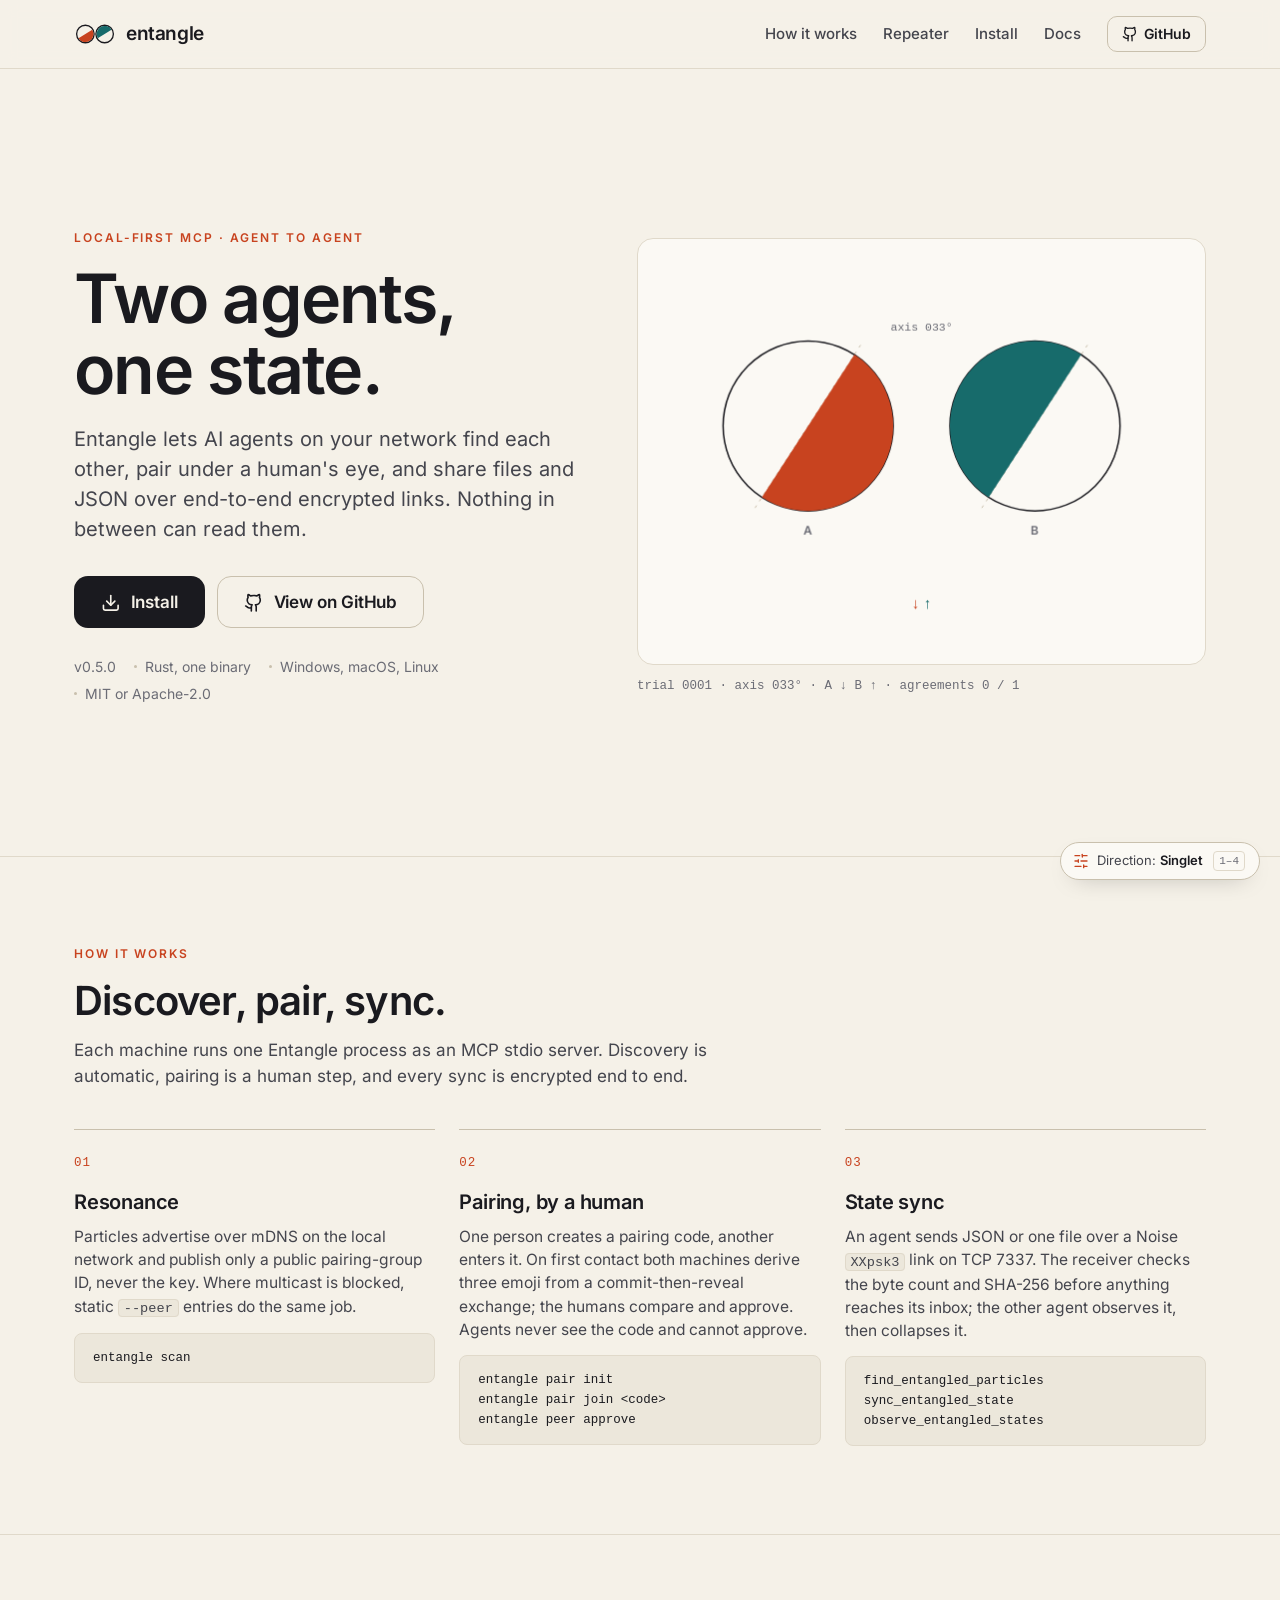
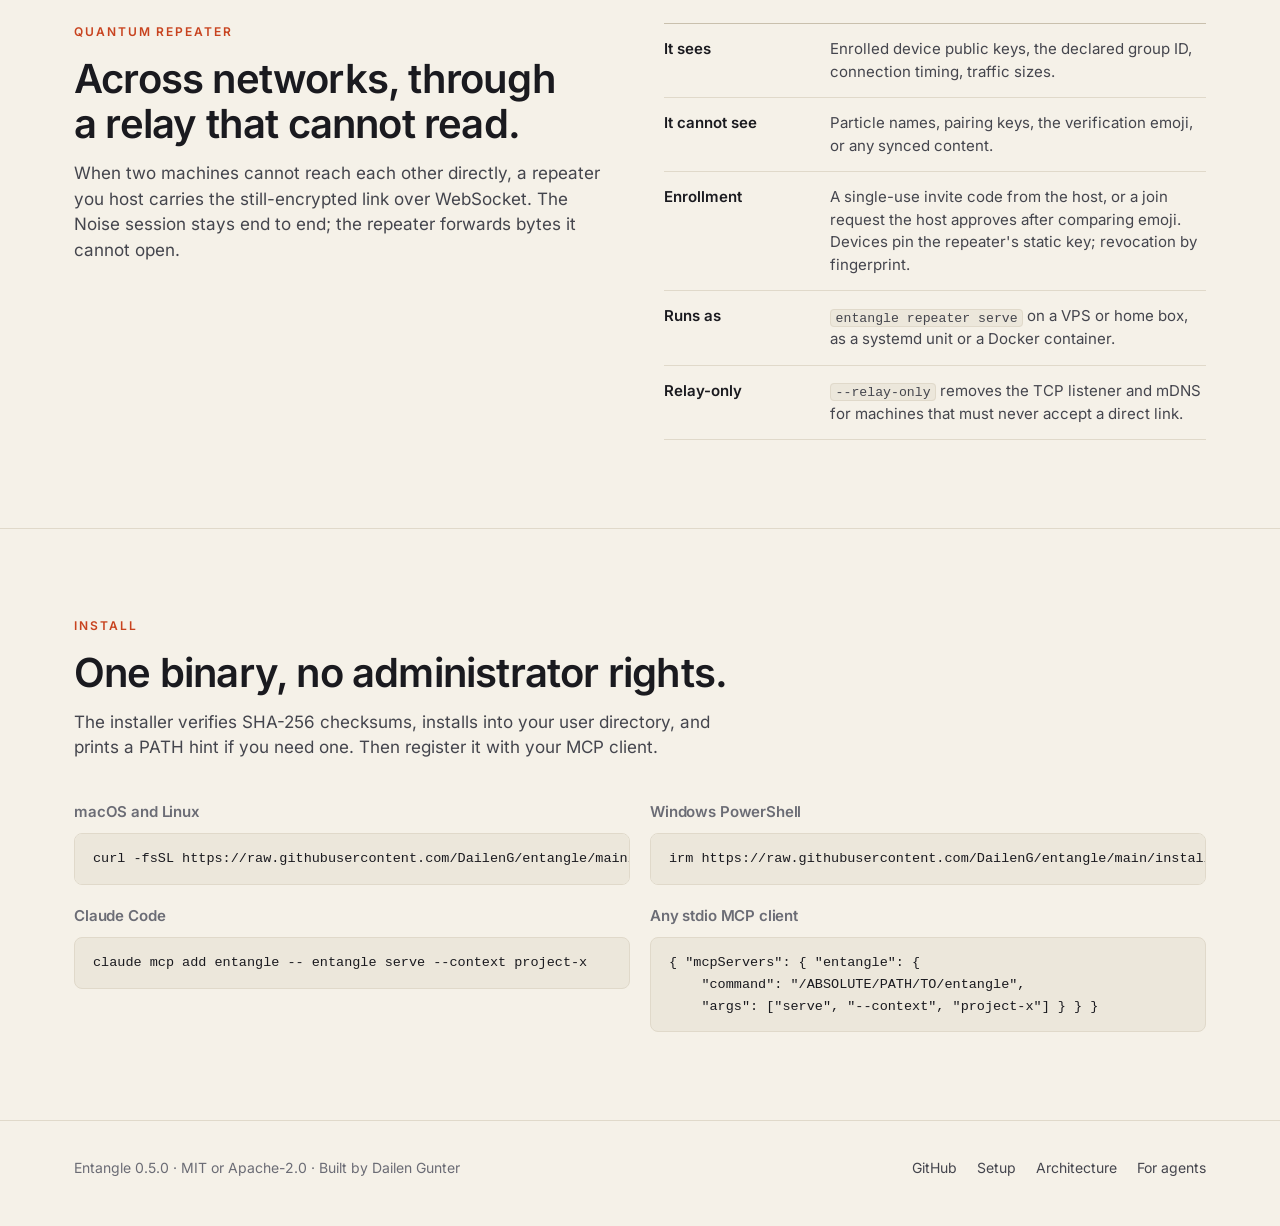
==== site/index.html @ 956e8e8e "site: four switchable brand directions (phase 1) Co-Authored-By: Dailen Gunter <daileng@gmail.com>" ====
<!doctype html>
<html lang="en" data-direction="singlet">
<head>
<meta charset="utf-8">
<meta name="viewport" content="width=device-width, initial-scale=1">
<title>Entangle: encrypted state sync between AI agents</title>
<meta name="description" content="Entangle is an open-source Rust MCP server. AI agents on your network find each other over mDNS, a human approves each pairing with a three-emoji check, and files and JSON move over end-to-end Noise-encrypted links, directly or through a self-hosted Quantum Repeater.">
<meta name="color-scheme" content="light dark">
<link rel="preload" href="assets/fonts/inter-latin.woff2" as="font" type="font/woff2" crossorigin>
<link rel="stylesheet" href="styles.css">
</head>
<body>
<!-- Lucide icons (lucide-static 0.469.0, ISC; assets/icons/Lucide-LICENSE.txt), inlined so the page makes no request for them. -->
<svg class="sprite" aria-hidden="true" focusable="false">
  <symbol id="i-github" viewBox="0 0 24 24"><path d="M15 22v-4a4.8 4.8 0 0 0-1-3.5c3 0 6-2 6-5.5.08-1.25-.27-2.48-1-3.5.28-1.15.28-2.35 0-3.5 0 0-1 0-3 1.5-2.64-.5-5.36-.5-8 0C6 2 5 2 5 2c-.3 1.15-.3 2.35 0 3.5A5.403 5.403 0 0 0 4 9c0 3.5 3 5.5 6 5.5-.39.49-.68 1.05-.85 1.65-.17.6-.22 1.23-.15 1.85v4"/><path d="M9 18c-4.51 2-5-2-7-2"/></symbol>
  <symbol id="i-arrow-right" viewBox="0 0 24 24"><path d="M5 12h14"/><path d="m12 5 7 7-7 7"/></symbol>
  <symbol id="i-download" viewBox="0 0 24 24"><path d="M21 15v4a2 2 0 0 1-2 2H5a2 2 0 0 1-2-2v-4"/><polyline points="7 10 12 15 17 10"/><line x1="12" x2="12" y1="15" y2="3"/></symbol>
  <symbol id="i-sliders" viewBox="0 0 24 24"><line x1="21" x2="14" y1="4" y2="4"/><line x1="10" x2="3" y1="4" y2="4"/><line x1="21" x2="12" y1="12" y2="12"/><line x1="8" x2="3" y1="12" y2="12"/><line x1="21" x2="16" y1="20" y2="20"/><line x1="12" x2="3" y1="20" y2="20"/><line x1="14" x2="14" y1="2" y2="6"/><line x1="8" x2="8" y1="10" y2="14"/><line x1="16" x2="16" y1="18" y2="22"/></symbol>
  <symbol id="i-x" viewBox="0 0 24 24"><path d="M18 6 6 18"/><path d="m6 6 12 12"/></symbol>
</svg>

<a class="skip-link" href="#main">Skip to content</a>

<header class="site-header">
  <div class="wrap">
    <a class="brand" href="#top" aria-label="Entangle, back to top">
      <svg class="brand-mark" viewBox="0 0 48 32" aria-hidden="true" focusable="false"></svg>
      <span class="wordmark">entangle</span>
    </a>
    <nav class="main-nav" aria-label="Primary">
      <a href="#how">How it works</a>
      <a href="#repeater">Repeater</a>
      <a href="#install">Install</a>
      <a href="https://github.com/DailenG/entangle/blob/main/docs/SETUP.md">Docs</a>
      <a class="btn btn-secondary btn-sm" href="https://github.com/DailenG/entangle"><svg class="icon" aria-hidden="true"><use href="#i-github"/></svg>GitHub</a>
    </nav>
  </div>
</header>

<main id="main">
  <section class="hero" id="top">
    <div class="wrap hero-inner">
      <div class="hero-copy">
        <span class="eyebrow" data-copy="eyebrow">Local-first MCP · Agent to agent</span>
        <h1 class="hero-title" data-copy="title">Two agents, one state.</h1>
        <p class="hero-lead" data-copy="lead">Entangle lets AI agents on your network find each other, pair under a human's eye, and share files and JSON over end-to-end encrypted links. Nothing in between can read them.</p>
        <div class="hero-actions">
          <a class="btn btn-primary btn-lg" href="#install"><svg class="icon" aria-hidden="true"><use href="#i-download"/></svg>Install</a>
          <a class="btn btn-secondary btn-lg" href="https://github.com/DailenG/entangle"><svg class="icon" aria-hidden="true"><use href="#i-github"/></svg>View on GitHub</a>
        </div>
        <ul class="hero-facts">
          <li>v0.5.0</li>
          <li>Rust, one binary</li>
          <li>Windows, macOS, Linux</li>
          <li>MIT or Apache-2.0</li>
        </ul>
      </div>
      <div class="hero-visual">
        <figure class="hero-figure">
          <canvas class="hero-canvas" id="hero-canvas" width="800" height="600" aria-label="Animated diagram for the selected brand direction" role="img"></canvas>
          <figcaption class="hero-caption" id="hero-caption" aria-live="off"></figcaption>
        </figure>
      </div>
    </div>
  </section>

  <section id="how">
    <div class="wrap">
      <div class="section-head">
        <span class="eyebrow">How it works</span>
        <h2>Discover, pair, sync.</h2>
        <p>Each machine runs one Entangle process as an MCP stdio server. Discovery is automatic, pairing is a human step, and every sync is encrypted end to end.</p>
      </div>
      <ol class="steps">
        <li>
          <h3>Resonance</h3>
          <p>Particles advertise over mDNS on the local network and publish only a public pairing-group ID, never the key. Where multicast is blocked, static <code>--peer</code> entries do the same job.</p>
          <pre>entangle scan</pre>
        </li>
        <li>
          <h3>Pairing, by a human</h3>
          <p>One person creates a pairing code, another enters it. On first contact both machines derive three emoji from a commit-then-reveal exchange; the humans compare and approve. Agents never see the code and cannot approve.</p>
          <pre>entangle pair init
entangle pair join &lt;code&gt;
entangle peer approve</pre>
        </li>
        <li>
          <h3>State sync</h3>
          <p>An agent sends JSON or one file over a Noise <code>XXpsk3</code> link on TCP 7337. The receiver checks the byte count and SHA-256 before anything reaches its inbox; the other agent observes it, then collapses it.</p>
          <pre>find_entangled_particles
sync_entangled_state
observe_entangled_states</pre>
        </li>
      </ol>
    </div>
  </section>

  <section id="repeater">
    <div class="wrap split">
      <div class="section-head">
        <span class="eyebrow">Quantum Repeater</span>
        <h2>Across networks, through a relay that cannot read.</h2>
        <p>When two machines cannot reach each other directly, a repeater you host carries the still-encrypted link over WebSocket. The Noise session stays end to end; the repeater forwards bytes it cannot open.</p>
      </div>
      <ul class="facts">
        <li><strong>It sees</strong><span>Enrolled device public keys, the declared group ID, connection timing, traffic sizes.</span></li>
        <li><strong>It cannot see</strong><span>Particle names, pairing keys, the verification emoji, or any synced content.</span></li>
        <li><strong>Enrollment</strong><span>A single-use invite code from the host, or a join request the host approves after comparing emoji. Devices pin the repeater's static key; revocation by fingerprint.</span></li>
        <li><strong>Runs as</strong><span><code>entangle repeater serve</code> on a VPS or home box, as a systemd unit or a Docker container.</span></li>
        <li><strong>Relay-only</strong><span><code>--relay-only</code> removes the TCP listener and mDNS for machines that must never accept a direct link.</span></li>
      </ul>
    </div>
  </section>

  <section id="install">
    <div class="wrap">
      <div class="section-head">
        <span class="eyebrow">Install</span>
        <h2>One binary, no administrator rights.</h2>
        <p>The installer verifies SHA-256 checksums, installs into your user directory, and prints a PATH hint if you need one. Then register it with your MCP client.</p>
      </div>
      <div class="install-grid">
        <div><h3>macOS and Linux</h3><pre>curl -fsSL https://raw.githubusercontent.com/DailenG/entangle/main/install.sh | sh</pre></div>
        <div><h3>Windows PowerShell</h3><pre>irm https://raw.githubusercontent.com/DailenG/entangle/main/install.ps1 | iex</pre></div>
        <div><h3>Claude Code</h3><pre>claude mcp add entangle -- entangle serve --context project-x</pre></div>
        <div><h3>Any stdio MCP client</h3><pre>{ "mcpServers": { "entangle": {
    "command": "/ABSOLUTE/PATH/TO/entangle",
    "args": ["serve", "--context", "project-x"] } } }</pre></div>
      </div>
    </div>
  </section>
</main>

<footer class="site-footer">
  <div class="wrap">
    <span>Entangle 0.5.0 · MIT or Apache-2.0 · Built by Dailen Gunter</span>
    <nav aria-label="Footer">
      <a href="https://github.com/DailenG/entangle">GitHub</a>
      <a href="https://github.com/DailenG/entangle/blob/main/docs/SETUP.md">Setup</a>
      <a href="https://github.com/DailenG/entangle/blob/main/docs/ARCHITECTURE.md">Architecture</a>
      <a href="https://github.com/DailenG/entangle/blob/main/docs/AGENT_SETUP.md">For agents</a>
    </nav>
  </div>
</footer>

<script src="directions.js" defer></script>
</body>
</html>
---- site/styles.css ----
/* Entangle website, Phase 1: four brand directions on one page. Typography, spacing, radii and
   icon rules follow the tachyon design system (DailenG/tachyon, docs/design/system/); the
   palettes and marks are Entangle's own and switch with html[data-direction]. No gradients, no
   glows, no third-party requests. */

@font-face {
  font-family: "Inter";
  font-style: normal;
  font-weight: 400 700;
  font-display: swap;
  src: url("assets/fonts/inter-latin.woff2") format("woff2");
  unicode-range: U+0000-00FF, U+0131, U+0152-0153, U+02BB-02BC, U+02C6, U+02DA, U+02DC, U+0304,
    U+0308, U+0329, U+2000-206F, U+20AC, U+2122, U+2191, U+2193, U+2212, U+2215, U+FEFF, U+FFFD;
}

:root {
  --font-sans: "Inter", ui-sans-serif, system-ui, -apple-system, "Segoe UI", sans-serif;
  --font-mono: ui-monospace, SFMono-Regular, "SF Mono", Menlo, Consolas, "Liberation Mono", monospace;
  --container: 1180px;
  --radius-sm: 8px;
  --radius-md: 12px;
  --radius-lg: 16px;
  --ease-out: cubic-bezier(0.16, 1, 0.3, 1);
  --dur-fast: 120ms;
  --dur-base: 180ms;
  --header-h: 68px;
}

/* 1. Singlet: warm paper, ink, and the two anti-correlated outcomes as complementary hues. */
[data-direction="singlet"] {
  color-scheme: light;
  --bg: #f5f1e8;
  --surface: #fbf9f4;
  --sunken: #ece7db;
  --line: #e0d9ca;
  --line-strong: #c9c0ad;
  --ink: #1a1a1f;
  --body: #44454d;
  --muted: #6b6c75;
  --a: #c8431f;
  --b: #176b6b;
  --link: #176b6b;
  --btn-bg: #1a1a1f;
  --btn-fg: #f5f1e8;
  --header-bg: rgba(245, 241, 232, 0.9);
  --selection: rgba(23, 107, 107, 0.2);
  --eyebrow: #c8431f;
}

/* 2. Spacelike: an instrument on a dark bench, warm white and one amber trace. */
[data-direction="spacelike"] {
  color-scheme: dark;
  --bg: #0f1115;
  --surface: #15181d;
  --sunken: #1b1f26;
  --line: #262b33;
  --line-strong: #39404a;
  --ink: #ecebe6;
  --body: #b4b6bc;
  --muted: #868a93;
  --a: #f0b23a;
  --b: #f0b23a;
  --link: #f0b23a;
  --btn-bg: #f0b23a;
  --btn-fg: #0f1115;
  --header-bg: rgba(15, 17, 21, 0.86);
  --selection: rgba(240, 178, 58, 0.3);
  --eyebrow: #f0b23a;
}

/* 3. Swap: a lecture-hall chalkboard, chalk text, copper for the entangled pair. */
[data-direction="swap"] {
  color-scheme: dark;
  --bg: #1f2b27;
  --surface: #243330;
  --sunken: #1a2522;
  --line: #34443e;
  --line-strong: #4a5c55;
  --ink: #efebe0;
  --body: #c7c3b7;
  --muted: #9a988d;
  --a: #d7935b;
  --b: #8fb8c9;
  --link: #d7935b;
  --btn-bg: #efebe0;
  --btn-fg: #1f2b27;
  --header-bg: rgba(31, 43, 39, 0.88);
  --selection: rgba(215, 147, 91, 0.3);
  --eyebrow: #d7935b;
}

/* 4. Bound: a lab notebook plot, cool white, graphite, one green trace. */
[data-direction="bound"] {
  color-scheme: light;
  --bg: #f2f5f6;
  --surface: #ffffff;
  --sunken: #e8edef;
  --line: #d9e0e3;
  --line-strong: #b9c4c9;
  --ink: #0f1b1e;
  --body: #3c4a4f;
  --muted: #627179;
  --a: #0f7a5a;
  --b: #9aa7ac;
  --link: #0f7a5a;
  --btn-bg: #0f7a5a;
  --btn-fg: #ffffff;
  --header-bg: rgba(242, 245, 246, 0.9);
  --selection: rgba(15, 122, 90, 0.2);
  --eyebrow: #0f7a5a;
}

/* Base */
*, *::before, *::after { box-sizing: border-box; }
html { scroll-behavior: smooth; scroll-padding-top: 84px; }
body {
  margin: 0;
  background: var(--bg);
  color: var(--ink);
  font-family: var(--font-sans);
  font-size: 16px;
  line-height: 1.5;
  -webkit-font-smoothing: antialiased;
  transition: background var(--dur-base), color var(--dur-base);
}
h1, h2, h3 { color: var(--ink); font-weight: 600; letter-spacing: -0.01em; text-wrap: balance; margin: 0; }
p { text-wrap: pretty; margin: 0; }
a { color: var(--link); text-decoration-thickness: 1.5px; text-underline-offset: 2px; }
a:hover { color: var(--ink); }
::selection { background: var(--selection); }
:focus-visible { outline: 2px solid var(--a); outline-offset: 2px; }
img { max-width: 100%; height: auto; }
code {
  font-family: var(--font-mono);
  font-size: 0.88em;
  background: var(--sunken);
  border: 1px solid var(--line);
  border-radius: 4px;
  padding: 0.05em 0.35em;
}
pre {
  margin: 0;
  padding: 14px 18px;
  font-family: var(--font-mono);
  font-size: 13.5px;
  line-height: 1.6;
  color: var(--ink);
  background: var(--sunken);
  border: 1px solid var(--line);
  border-radius: var(--radius-sm);
  overflow-x: auto;
}
.sprite { display: none; }
.icon {
  width: 1.15em; height: 1.15em; flex: none;
  fill: none; stroke: currentColor; stroke-width: 2; stroke-linecap: round; stroke-linejoin: round;
}
.wrap { max-width: var(--container); margin: 0 auto; padding: 0 24px; }
.skip-link {
  position: absolute; left: 1rem; top: -4rem; padding: 0.6rem 1rem; z-index: 100;
  background: var(--surface); color: var(--ink); border: 1px solid var(--line-strong);
  border-radius: var(--radius-sm); font-weight: 600;
}
.skip-link:focus { top: 1rem; }
.mono { font-family: var(--font-mono); font-size: 13px; letter-spacing: 0; }

/* Buttons (tachyon Button sizes; solid colors only) */
.btn {
  display: inline-flex; align-items: center; justify-content: center; gap: 8px;
  height: 44px; padding: 0 20px; border-radius: var(--radius-md);
  border: 1px solid transparent; font: 600 16px/1 var(--font-sans); letter-spacing: -0.005em;
  text-decoration: none; white-space: nowrap; cursor: pointer;
  transition: background var(--dur-fast) var(--ease-out), border-color var(--dur-fast), color var(--dur-fast),
    transform var(--dur-fast) var(--ease-out);
}
.btn-sm { height: 36px; padding: 0 14px; border-radius: 10px; font-size: 14px; gap: 6px; }
.btn-lg { height: 52px; padding: 0 26px; border-radius: 14px; font-size: 17px; gap: 10px; }
.btn-primary { background: var(--btn-bg); color: var(--btn-fg); }
.btn-primary:hover { color: var(--btn-fg); transform: translateY(-1px); }
.btn-primary:active { transform: none; }
.btn-secondary { background: transparent; color: var(--ink); border-color: var(--line-strong); }
.btn-secondary:hover { color: var(--ink); border-color: var(--ink); }

/* Header: the one translucent surface */
.site-header {
  position: sticky; top: 0; z-index: 20;
  background: var(--header-bg);
  border-bottom: 1px solid var(--line);
  -webkit-backdrop-filter: saturate(1.2) blur(8px); backdrop-filter: saturate(1.2) blur(8px);
}
.site-header .wrap { height: var(--header-h); display: flex; align-items: center; justify-content: space-between; gap: 16px; }
.brand { display: flex; align-items: center; gap: 10px; color: var(--ink); text-decoration: none; }
.brand svg { width: 42px; height: 28px; display: block; }
.brand .wordmark { font-size: 19px; font-weight: 600; letter-spacing: -0.02em; }
.main-nav { display: flex; align-items: center; gap: 26px; }
.main-nav a:not(.btn) { font-size: 15px; font-weight: 500; color: var(--body); text-decoration: none; }
.main-nav a:not(.btn):hover { color: var(--ink); }
@media (max-width: 760px) { .main-nav a:not(.btn) { display: none; } }

/* Eyebrow: 12px 600 uppercase +16% (design system) */
.eyebrow {
  display: block; font-size: 12px; font-weight: 600; letter-spacing: 0.16em; text-transform: uppercase;
  color: var(--eyebrow); margin-bottom: 16px;
}

/* Hero: a generic copy block and a visual block; each direction lays them out differently. */
.hero { position: relative; overflow: hidden; border-bottom: 1px solid var(--line); }
.hero-inner { position: relative; display: grid; gap: 48px; padding-top: 72px; padding-bottom: 64px; }
.hero-title { font-size: clamp(42px, 5.4vw, 68px); line-height: 1.04; letter-spacing: -0.025em; margin: 0 0 20px; }
.hero-lead { font-size: 20px; line-height: 1.5; color: var(--body); max-width: 56ch; margin: 0 0 32px; }
.hero-actions { display: flex; flex-wrap: wrap; gap: 12px; margin-bottom: 28px; }
.hero-facts { display: flex; flex-wrap: wrap; gap: 6px 18px; padding: 0; margin: 0; list-style: none; color: var(--muted); font-size: 14px; }
.hero-facts li { display: inline-flex; align-items: center; gap: 8px; }
.hero-facts li + li::before { content: ""; width: 3px; height: 3px; border-radius: 50%; background: var(--line-strong); }
.hero-visual { position: relative; min-width: 0; }
.hero-figure { position: relative; margin: 0; }
.hero-canvas { display: block; width: 100%; height: auto; aspect-ratio: 4 / 3; border-radius: var(--radius-lg); touch-action: manipulation; }
.hero-caption {
  margin: 12px 0 0; font-family: var(--font-mono); font-size: 12.5px; color: var(--muted);
  font-variant-numeric: tabular-nums; min-height: 1.5em; white-space: nowrap; overflow: hidden; text-overflow: ellipsis;
}
.hero-figure[role="button"] { cursor: pointer; }

/* Singlet: two columns, visual framed like a lab card */
[data-direction="singlet"] .hero-inner { grid-template-columns: minmax(0, 0.95fr) minmax(0, 1.05fr); align-items: center; }
[data-direction="singlet"] .hero-canvas { background: var(--surface); border: 1px solid var(--line); }

/* Spacelike: the diagram fills the hero; copy sits centered on top of it */
[data-direction="spacelike"] .hero { min-height: calc(100svh - var(--header-h)); display: grid; align-items: center; }
[data-direction="spacelike"] .hero-inner { position: static; grid-template-columns: 1fr; justify-items: center; text-align: center; padding-top: 48px; padding-bottom: 48px; }
[data-direction="spacelike"] .hero-copy { max-width: 760px; position: relative; z-index: 1; }
[data-direction="spacelike"] .hero-lead { margin-left: auto; margin-right: auto; }
[data-direction="spacelike"] .hero-actions, [data-direction="spacelike"] .hero-facts { justify-content: center; }
[data-direction="spacelike"] .hero-visual { position: absolute; inset: 0; z-index: 0; }
[data-direction="spacelike"] .hero-figure { position: absolute; inset: 0; }
[data-direction="spacelike"] .hero-canvas { position: absolute; inset: 0; width: 100%; height: 100%; aspect-ratio: auto; border-radius: 0; }
[data-direction="spacelike"] .hero-caption { position: absolute; left: 24px; bottom: 18px; margin: 0; z-index: 1; max-width: calc(100% - 48px); }

/* Swap: centered copy, then a wide chalk band */
[data-direction="swap"] .hero-inner { grid-template-columns: 1fr; justify-items: center; text-align: center; gap: 20px; padding-top: 56px; padding-bottom: 40px; }
[data-direction="swap"] .hero-copy { max-width: 720px; }
[data-direction="swap"] .hero-lead { margin-left: auto; margin-right: auto; }
[data-direction="swap"] .hero-actions, [data-direction="swap"] .hero-facts { justify-content: center; }
[data-direction="swap"] .hero-visual { width: 100%; }
[data-direction="swap"] .hero-canvas { aspect-ratio: 21 / 6; border-radius: 0; }
[data-direction="swap"] .hero-caption { text-align: center; }

/* Bound: the plot takes the wider column */
[data-direction="bound"] .hero-inner { grid-template-columns: minmax(0, 0.85fr) minmax(0, 1.15fr); align-items: center; }
[data-direction="bound"] .hero-canvas { aspect-ratio: 16 / 11; background: var(--surface); border: 1px solid var(--line); }

@media (max-width: 900px) {
  .hero-inner, [data-direction="singlet"] .hero-inner, [data-direction="bound"] .hero-inner, [data-direction="swap"] .hero-inner { grid-template-columns: 1fr; gap: 24px; padding-top: 36px; padding-bottom: 36px; }
  .hero-title { font-size: clamp(36px, 10vw, 48px); margin-bottom: 14px; }
  .hero-lead { font-size: 17px; margin-bottom: 20px; }
  .hero-actions { margin-bottom: 16px; }
  .eyebrow { margin-bottom: 12px; }
  .hero-actions .btn-lg { height: 46px; padding: 0 20px; font-size: 16px; }
  [data-direction="swap"] .hero-canvas { aspect-ratio: 4 / 3; }
  [data-direction="spacelike"] .hero { min-height: calc(100svh - var(--header-h)); }
  [data-direction="spacelike"] .hero-inner { padding-top: 56px; padding-bottom: 72px; }
  [data-direction="spacelike"] .hero-caption { bottom: 12px; font-size: 11.5px; }
}

/* Sections */
section { padding: 88px 0; border-bottom: 1px solid var(--line); }
.section-head { max-width: 680px; margin-bottom: 40px; }
.section-head h2 { font-size: clamp(30px, 3.4vw, 40px); line-height: 1.12; letter-spacing: -0.02em; margin-bottom: 14px; }
.section-head p { color: var(--body); font-size: 17px; }

.steps { display: grid; grid-template-columns: repeat(3, minmax(0, 1fr)); gap: 24px; counter-reset: step; list-style: none; margin: 0; padding: 0; }
.steps li { position: relative; padding: 24px 0 0; border-top: 1px solid var(--line-strong); }
.steps li::before {
  counter-increment: step; content: "0" counter(step);
  display: block; font-family: var(--font-mono); font-size: 12.5px; color: var(--eyebrow); letter-spacing: 0.08em; margin-bottom: 14px;
}
.steps h3 { font-size: 20px; margin-bottom: 8px; }
.steps p { color: var(--body); font-size: 15.5px; margin-bottom: 14px; }
.steps pre { font-size: 12.5px; }
@media (max-width: 900px) { .steps { grid-template-columns: 1fr; } }

.split { display: grid; grid-template-columns: minmax(0, 1fr) minmax(0, 1fr); gap: 48px; align-items: start; }
.split .section-head { margin-bottom: 0; }
.facts { list-style: none; margin: 0; padding: 0; border-top: 1px solid var(--line-strong); }
.facts li { display: grid; grid-template-columns: 150px 1fr; gap: 16px; padding: 14px 0; border-bottom: 1px solid var(--line); font-size: 15px; color: var(--body); }
.facts li strong { color: var(--ink); font-weight: 600; }
@media (max-width: 900px) { .split { grid-template-columns: 1fr; gap: 32px; } .facts li { grid-template-columns: 1fr; gap: 4px; } }

.install-grid { display: grid; grid-template-columns: repeat(2, minmax(0, 1fr)); gap: 20px; }
.install-grid > div { min-width: 0; }
.install-grid h3 { font-size: 15px; font-weight: 600; margin-bottom: 10px; color: var(--muted); }
@media (max-width: 900px) { .install-grid { grid-template-columns: 1fr; } }

.site-footer { padding: 36px 0 48px; color: var(--muted); font-size: 14px; }
.site-footer .wrap { display: flex; flex-wrap: wrap; justify-content: space-between; gap: 12px 24px; align-items: center; }
.site-footer a { color: var(--body); text-decoration: none; }
.site-footer a:hover { color: var(--ink); }
.site-footer nav { display: flex; gap: 20px; flex-wrap: wrap; }

/* Direction picker (directions.js). Desktop: a labelled pill fixed to the bottom-right corner opens a
   card above it. Narrow screens: a pill under the hero visual, or a tap on the visual, opens a bottom sheet. */
.dir-corner { position: fixed; right: 20px; bottom: 20px; z-index: 50; }
.dir-pill {
  display: inline-flex; align-items: center; gap: 8px; min-height: 38px; padding: 0 14px 0 12px;
  border: 1px solid var(--line-strong); border-radius: 999px; background: var(--surface); color: var(--body);
  font: inherit; font-size: 13px; cursor: pointer; box-shadow: 0 8px 24px -14px rgba(0, 0, 0, 0.4);
}
.dir-pill:hover { border-color: var(--ink); }
.dir-pill strong { color: var(--ink); font-weight: 600; }
.dir-pill .icon { width: 16px; height: 16px; color: var(--eyebrow); }
.dir-pill kbd { font-family: var(--font-mono); font-size: 11px; color: var(--muted); border: 1px solid var(--line); border-radius: 4px; padding: 1px 5px; margin-left: 2px; }
.dir-picker {
  display: none; position: absolute; right: 0; bottom: calc(100% + 10px); width: 300px;
  padding: 14px 16px 16px; background: var(--surface); color: var(--ink);
  border: 1px solid var(--line-strong); border-radius: var(--radius-md);
  box-shadow: 0 12px 32px -16px rgba(0, 0, 0, 0.35);
  font-size: 13px;
}
.dir-picker.is-open { display: block; }
.dir-picker-head { display: flex; align-items: center; justify-content: space-between; gap: 8px; margin-bottom: 2px; }
.dir-picker h2 { font-size: 12px; font-weight: 600; letter-spacing: 0.16em; text-transform: uppercase; color: var(--eyebrow); margin: 0; }
.dir-picker-sub { color: var(--muted); margin: 0 0 10px; font-size: 12.5px; }
.dir-picker-close { display: inline-grid; place-items: center; width: 32px; height: 32px; margin: -6px -8px -6px 0; border: 0; border-radius: 999px; background: none; font: inherit; color: var(--muted); cursor: pointer; }
.dir-picker-close:hover { color: var(--ink); background: var(--sunken); }
.dir-picker-close .icon { width: 18px; height: 18px; }
.dir-options { display: grid; gap: 2px; }
.dir-options input, .dir-speed input { position: absolute; width: 1px; height: 1px; margin: -1px; overflow: hidden; clip: rect(0, 0, 0, 0); white-space: nowrap; border: 0; }
.dir-options label {
  display: grid; grid-template-columns: 22px 1fr; column-gap: 10px; align-items: center;
  min-height: 36px; padding: 5px 8px 5px 5px; border-radius: var(--radius-sm); color: var(--body); cursor: pointer;
}
.dir-options label:hover { background: var(--sunken); }
.dir-options label .dir-name { font-weight: 600; color: var(--ink); font-size: 13.5px; }
.dir-options label .dir-desc { grid-column: 2; color: var(--muted); font-size: 12px; line-height: 1.4; }
.dir-num {
  display: inline-grid; place-items: center; width: 22px; height: 22px; border: 1px solid var(--line-strong);
  border-radius: 999px; font-size: 12px; font-weight: 600; font-variant-numeric: tabular-nums; color: var(--ink);
}
.dir-options input:checked + label { background: var(--sunken); }
.dir-options input:checked + label .dir-num { background: var(--btn-bg); color: var(--btn-fg); border-color: transparent; }
.dir-options input:focus-visible + label { outline: 2px solid var(--a); outline-offset: 1px; }
.dir-speed { display: flex; align-items: center; gap: 4px; margin-top: 12px; padding-top: 12px; border-top: 1px solid var(--line); }
.dir-speed-label { color: var(--muted); margin-right: auto; }
.dir-speed label { padding: 5px 10px; border-radius: 999px; border: 1px solid var(--line-strong); color: var(--body); cursor: pointer; font-size: 12.5px; }
.dir-speed input:checked + label { background: var(--btn-bg); color: var(--btn-fg); border-color: transparent; }
.dir-speed input:focus-visible + label { outline: 2px solid var(--a); outline-offset: 1px; }
.dir-picker-note { margin: 10px 0 0; font-size: 12px; color: var(--muted); line-height: 1.45; }
.dir-toggle { display: none; }
.dir-backdrop { display: none; }
@media (max-width: 900px) {
  .dir-corner { position: static; }
  .dir-pill { display: none; }
  .dir-toggle {
    display: inline-flex; align-items: center; gap: 8px; margin: 14px auto 0; padding: 0 14px; min-height: 38px;
    border: 1px solid var(--line-strong); border-radius: 999px; background: var(--surface); font: inherit; font-size: 13px; color: var(--body); cursor: pointer;
  }
  .dir-toggle strong { color: var(--ink); font-weight: 600; }
  .dir-toggle .icon { width: 16px; height: 16px; color: var(--eyebrow); }
  [data-direction="spacelike"] .dir-toggle { position: absolute; right: 20px; bottom: 14px; z-index: 2; margin: 0; }
  [data-direction="spacelike"] .hero-caption { max-width: calc(100% - 200px); }
  .dir-picker {
    position: fixed; left: 0; right: 0; bottom: 0; width: auto; max-width: 560px; margin: 0 auto; z-index: 60;
    padding: 16px 20px calc(18px + env(safe-area-inset-bottom)); border-radius: var(--radius-lg) var(--radius-lg) 0 0;
  }
  .dir-options label { min-height: 44px; }
  .dir-backdrop.is-open { display: block; position: fixed; inset: 0; z-index: 55; background: rgba(0, 0, 0, 0.45); }
}
@media (prefers-reduced-motion: reduce) {
  * { animation-duration: 0s !important; transition-duration: 0s !important; }
  html { scroll-behavior: auto; }
}
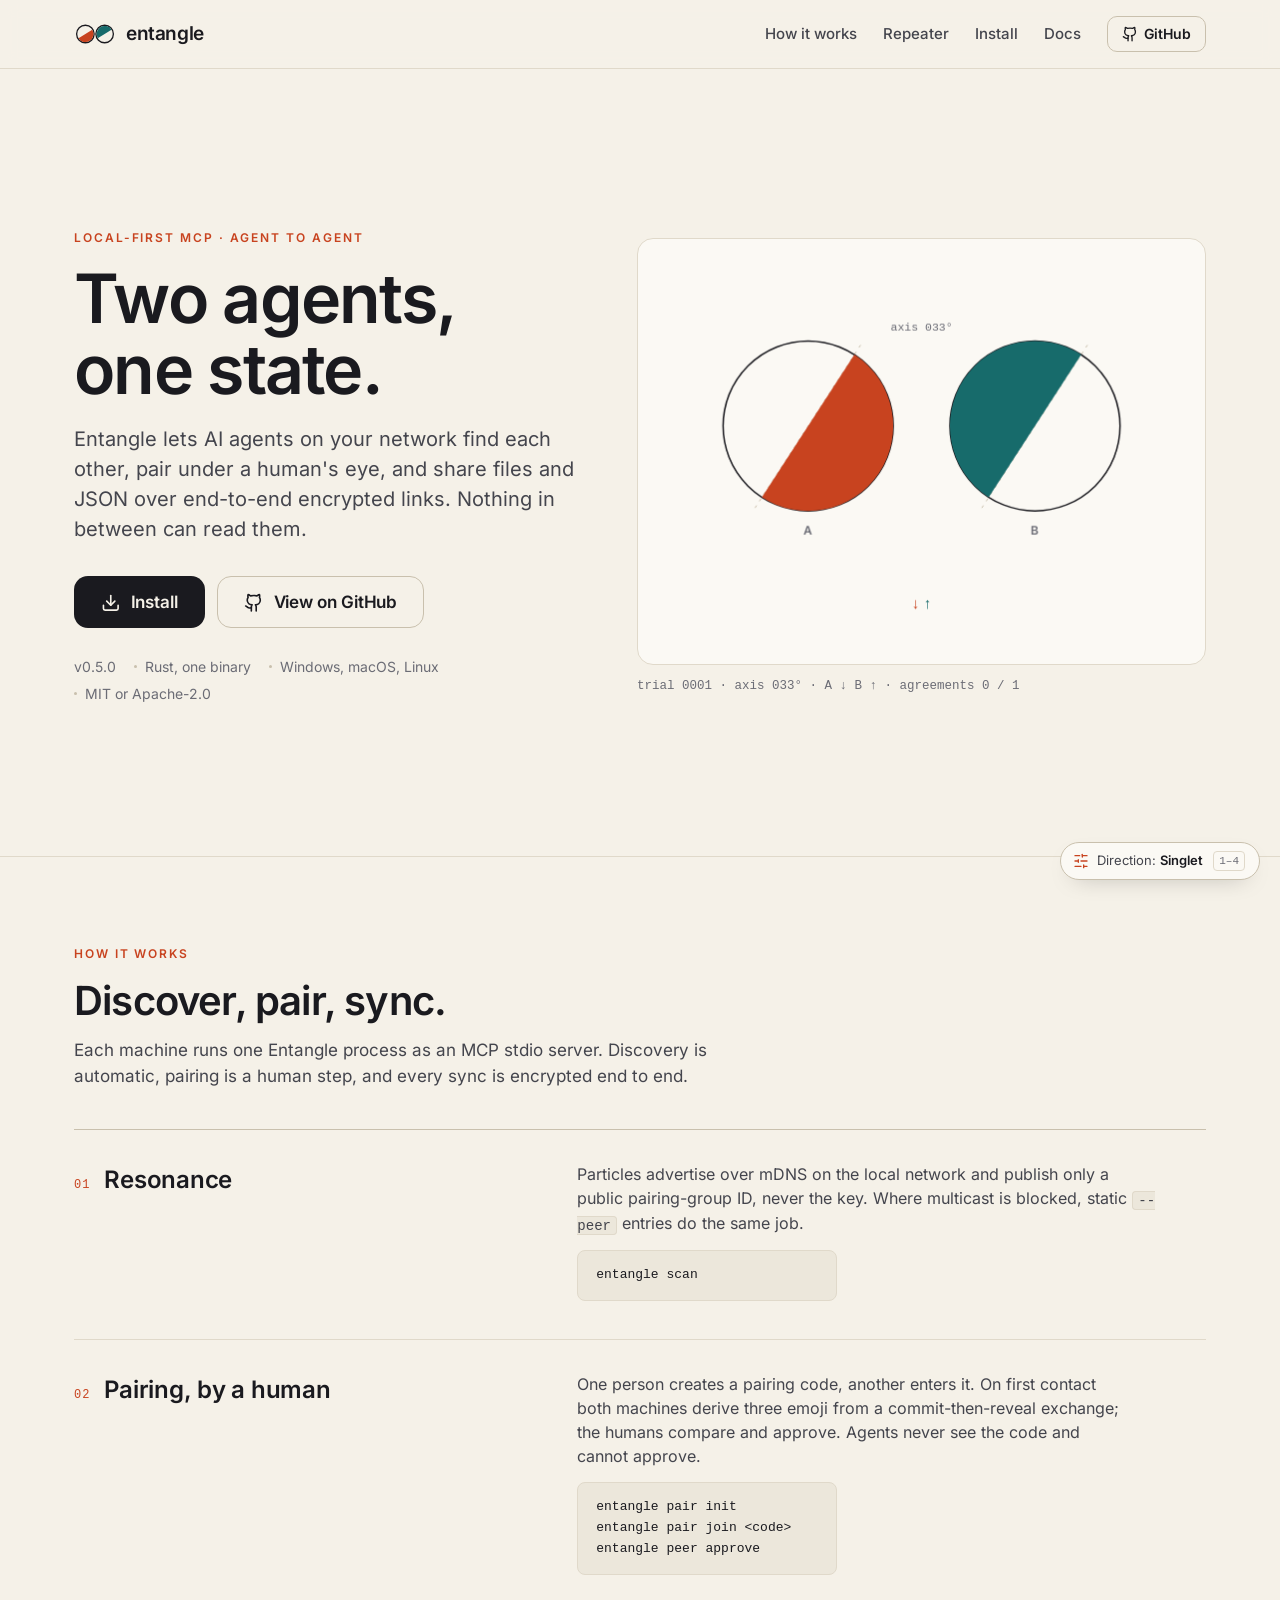
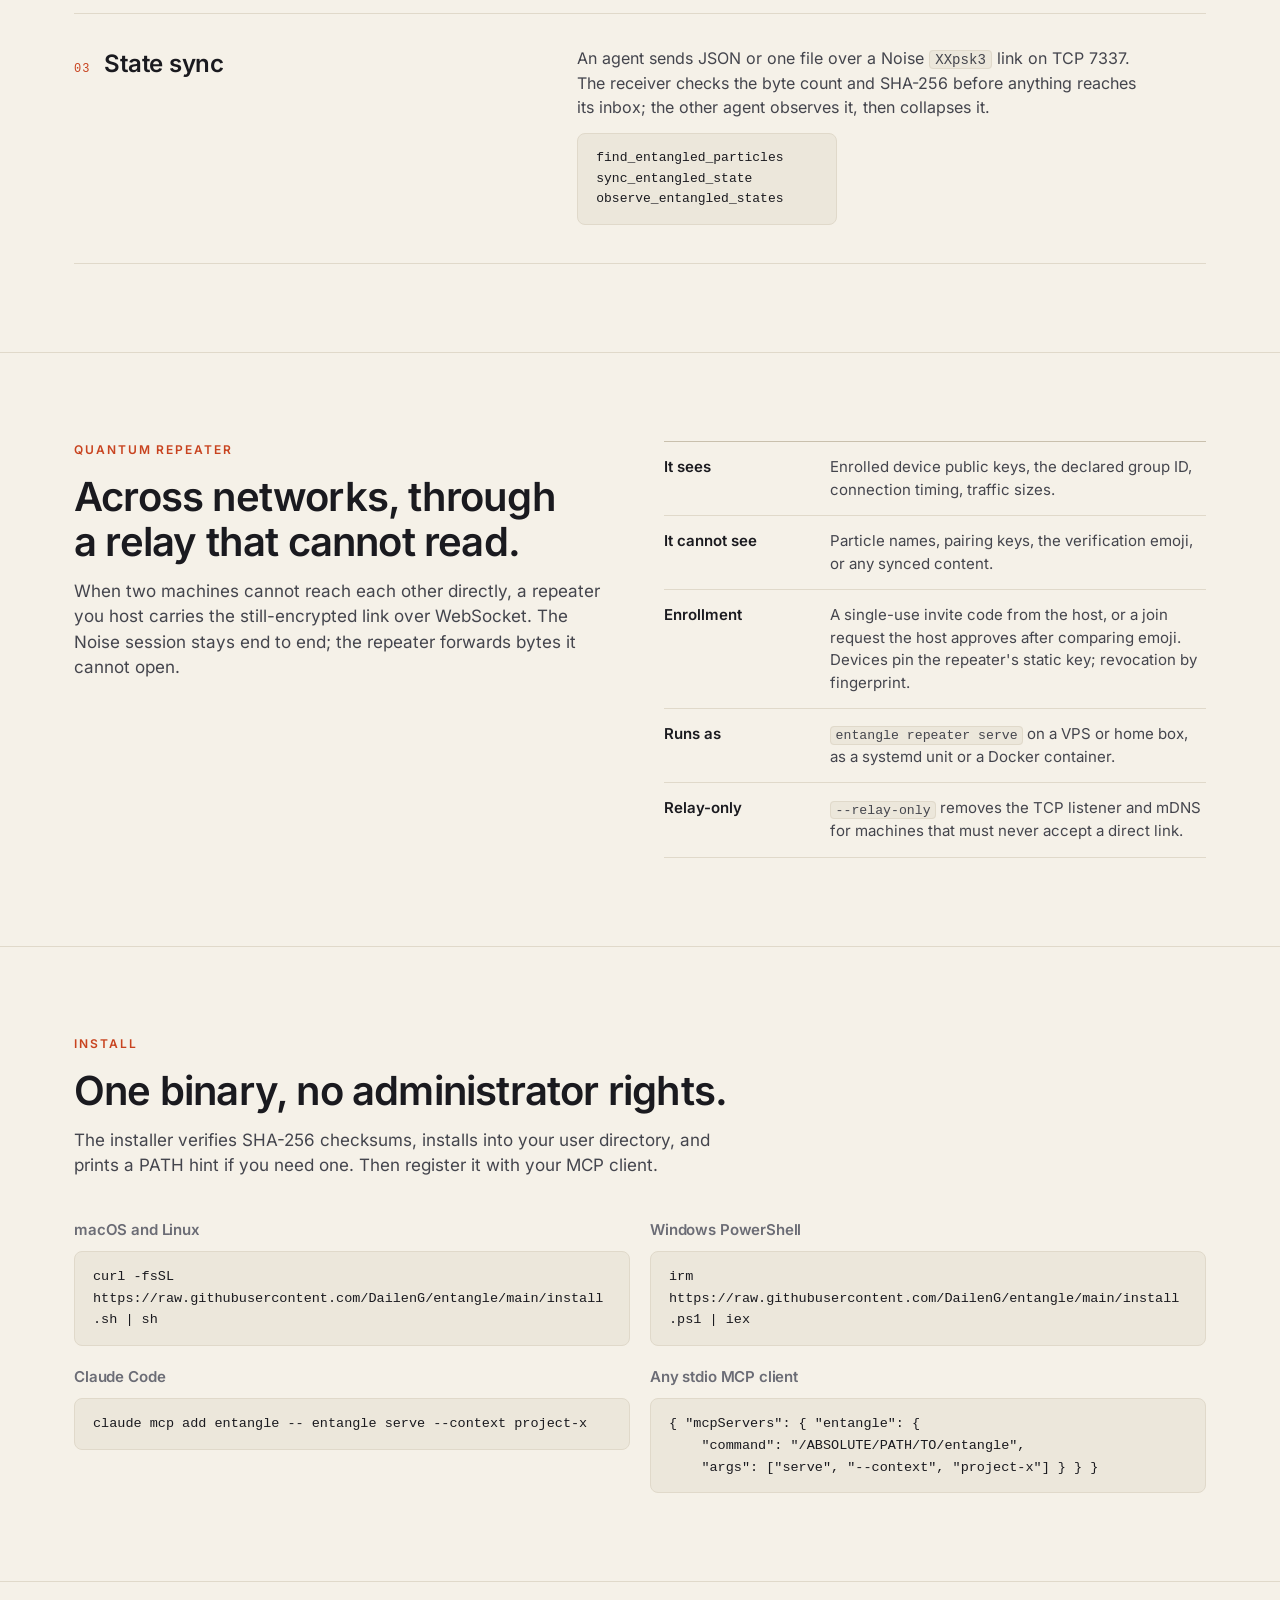
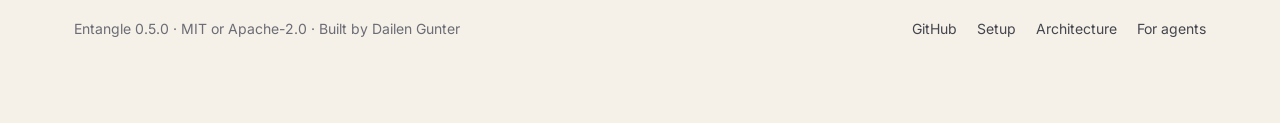
==== commit 44910a71: "site: fix round-1 defects (steps as a sequence, wrapping install commands, wrapping captions, spacel" ====
--- a/site/index.html
+++ b/site/index.html
@@ -73,23 +73,23 @@
       </div>
       <ol class="steps">
         <li>
-          <h3>Resonance</h3>
-          <p>Particles advertise over mDNS on the local network and publish only a public pairing-group ID, never the key. Where multicast is blocked, static <code>--peer</code> entries do the same job.</p>
-          <pre>entangle scan</pre>
+          <div><h3>Resonance</h3></div>
+          <div><p>Particles advertise over mDNS on the local network and publish only a public pairing-group ID, never the key. Where multicast is blocked, static <code>--peer</code> entries do the same job.</p>
+          <pre>entangle scan</pre></div>
         </li>
         <li>
-          <h3>Pairing, by a human</h3>
-          <p>One person creates a pairing code, another enters it. On first contact both machines derive three emoji from a commit-then-reveal exchange; the humans compare and approve. Agents never see the code and cannot approve.</p>
+          <div><h3>Pairing, by a human</h3></div>
+          <div><p>One person creates a pairing code, another enters it. On first contact both machines derive three emoji from a commit-then-reveal exchange; the humans compare and approve. Agents never see the code and cannot approve.</p>
           <pre>entangle pair init
 entangle pair join &lt;code&gt;
-entangle peer approve</pre>
+entangle peer approve</pre></div>
         </li>
         <li>
-          <h3>State sync</h3>
-          <p>An agent sends JSON or one file over a Noise <code>XXpsk3</code> link on TCP 7337. The receiver checks the byte count and SHA-256 before anything reaches its inbox; the other agent observes it, then collapses it.</p>
+          <div><h3>State sync</h3></div>
+          <div><p>An agent sends JSON or one file over a Noise <code>XXpsk3</code> link on TCP 7337. The receiver checks the byte count and SHA-256 before anything reaches its inbox; the other agent observes it, then collapses it.</p>
           <pre>find_entangled_particles
 sync_entangled_state
-observe_entangled_states</pre>
+observe_entangled_states</pre></div>
         </li>
       </ol>
     </div>
--- a/site/styles.css
+++ b/site/styles.css
@@ -259,8 +259,14 @@
   [data-direction="swap"] .hero-canvas { aspect-ratio: 4 / 3; }
   [data-direction="spacelike"] .hero { min-height: calc(100svh - var(--header-h)); }
   [data-direction="spacelike"] .hero-inner { padding-top: 56px; padding-bottom: 72px; }
-  [data-direction="spacelike"] .hero-caption { bottom: 12px; font-size: 11.5px; }
-}
+  .hero-caption { white-space: normal; overflow: visible; text-overflow: clip; min-height: 3em; }
+  [data-direction="spacelike"] .hero-caption { font-size: 11.5px; }
+}
+
+.install-grid { display: grid; grid-template-columns: repeat(2, minmax(0, 1fr)); gap: 24px 48px; }
+.install-grid h3 { font-size: 14px; font-weight: 500; color: var(--muted); margin: 0 0 8px; }
+.install-grid pre { white-space: pre-wrap; overflow-wrap: anywhere; }
+@media (max-width: 1100px) { .install-grid { grid-template-columns: 1fr; } }
 
 /* Sections */
 section { padding: 88px 0; border-bottom: 1px solid var(--line); }
@@ -268,16 +274,14 @@
 .section-head h2 { font-size: clamp(30px, 3.4vw, 40px); line-height: 1.12; letter-spacing: -0.02em; margin-bottom: 14px; }
 .section-head p { color: var(--body); font-size: 17px; }
 
-.steps { display: grid; grid-template-columns: repeat(3, minmax(0, 1fr)); gap: 24px; counter-reset: step; list-style: none; margin: 0; padding: 0; }
-.steps li { position: relative; padding: 24px 0 0; border-top: 1px solid var(--line-strong); }
-.steps li::before {
-  counter-increment: step; content: "0" counter(step);
-  display: block; font-family: var(--font-mono); font-size: 12.5px; color: var(--eyebrow); letter-spacing: 0.08em; margin-bottom: 14px;
-}
-.steps h3 { font-size: 20px; margin-bottom: 8px; }
-.steps p { color: var(--body); font-size: 15.5px; margin-bottom: 14px; }
-.steps pre { font-size: 12.5px; }
-@media (max-width: 900px) { .steps { grid-template-columns: 1fr; } }
+.steps { list-style: none; margin: 0; padding: 0; counter-reset: step; border-top: 1px solid var(--line-strong); }
+.steps li { display: grid; grid-template-columns: minmax(0, 0.42fr) minmax(0, 0.58fr); gap: 16px 48px; padding: 32px 0; border-bottom: 1px solid var(--line); }
+.steps li > div { min-width: 0; }
+.steps h3 { font-size: 24px; letter-spacing: -0.01em; margin: 0; display: flex; align-items: baseline; gap: 14px; }
+.steps h3::before { counter-increment: step; content: counter(step, decimal-leading-zero); font-family: var(--font-mono); font-size: 12px; font-weight: 500; color: var(--eyebrow); letter-spacing: 0.08em; }
+.steps p { color: var(--body); font-size: 16px; margin: 0 0 14px; max-width: 58ch; }
+.steps pre { font-size: 13px; display: inline-block; min-width: 260px; max-width: 100%; }
+@media (max-width: 900px) { .steps li { grid-template-columns: 1fr; gap: 12px; padding: 24px 0; } .steps pre { display: block; } }
 
 .split { display: grid; grid-template-columns: minmax(0, 1fr) minmax(0, 1fr); gap: 48px; align-items: start; }
 .split .section-head { margin-bottom: 0; }
@@ -292,6 +296,7 @@
 @media (max-width: 900px) { .install-grid { grid-template-columns: 1fr; } }
 
 .site-footer { padding: 36px 0 48px; color: var(--muted); font-size: 14px; }
+@media (min-width: 901px) { .site-footer { padding-bottom: 84px; } }
 .site-footer .wrap { display: flex; flex-wrap: wrap; justify-content: space-between; gap: 12px 24px; align-items: center; }
 .site-footer a { color: var(--body); text-decoration: none; }
 .site-footer a:hover { color: var(--ink); }
@@ -314,7 +319,7 @@
   padding: 14px 16px 16px; background: var(--surface); color: var(--ink);
   border: 1px solid var(--line-strong); border-radius: var(--radius-md);
   box-shadow: 0 12px 32px -16px rgba(0, 0, 0, 0.35);
-  font-size: 13px;
+  font-size: 13px; max-height: calc(100vh - 90px); overflow-y: auto;
 }
 .dir-picker.is-open { display: block; }
 .dir-picker-head { display: flex; align-items: center; justify-content: space-between; gap: 8px; margin-bottom: 2px; }
@@ -357,10 +362,11 @@
   .dir-toggle strong { color: var(--ink); font-weight: 600; }
   .dir-toggle .icon { width: 16px; height: 16px; color: var(--eyebrow); }
   [data-direction="spacelike"] .dir-toggle { position: absolute; right: 20px; bottom: 14px; z-index: 2; margin: 0; }
-  [data-direction="spacelike"] .hero-caption { max-width: calc(100% - 200px); }
+  [data-direction="spacelike"] .hero-caption { bottom: 66px; max-width: calc(100% - 48px); }
   .dir-picker {
     position: fixed; left: 0; right: 0; bottom: 0; width: auto; max-width: 560px; margin: 0 auto; z-index: 60;
     padding: 16px 20px calc(18px + env(safe-area-inset-bottom)); border-radius: var(--radius-lg) var(--radius-lg) 0 0;
+    max-height: calc(100svh - 24px); overflow-y: auto;
   }
   .dir-options label { min-height: 44px; }
   .dir-backdrop.is-open { display: block; position: fixed; inset: 0; z-index: 55; background: rgba(0, 0, 0, 0.45); }
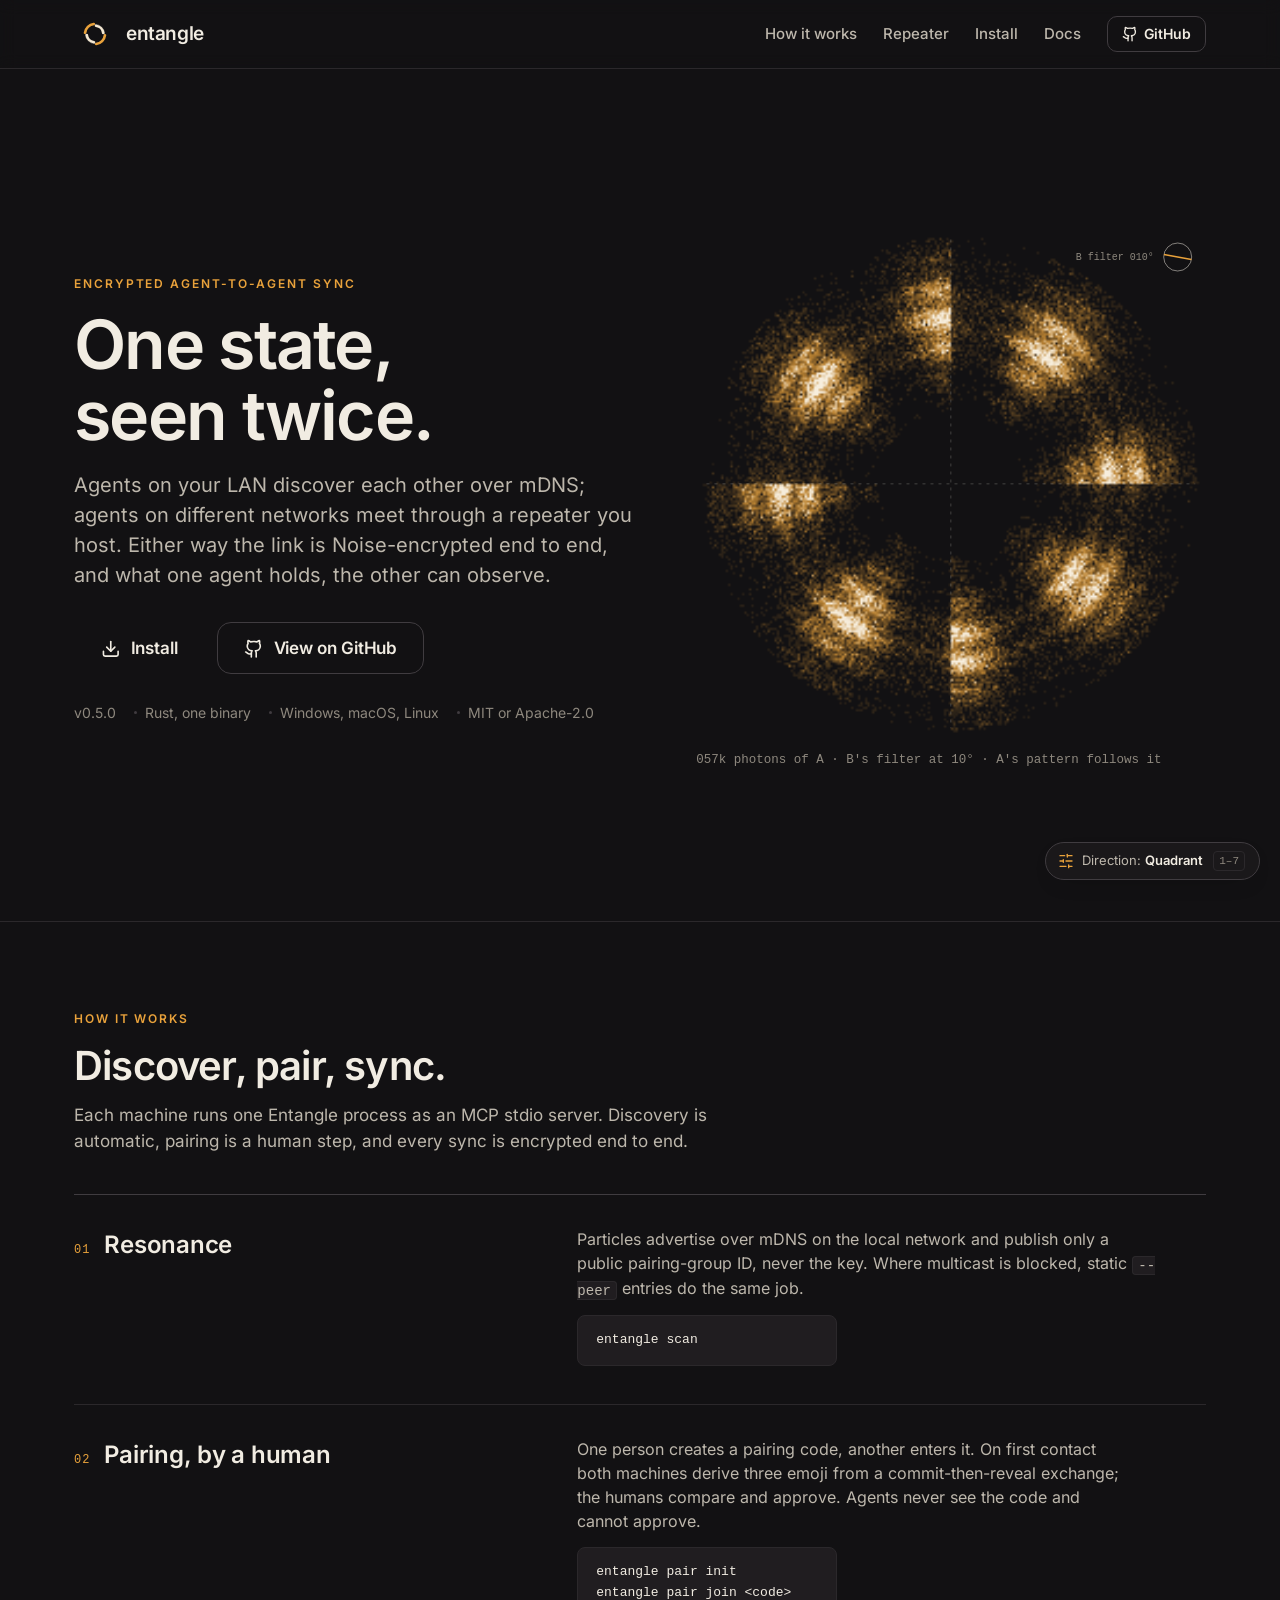
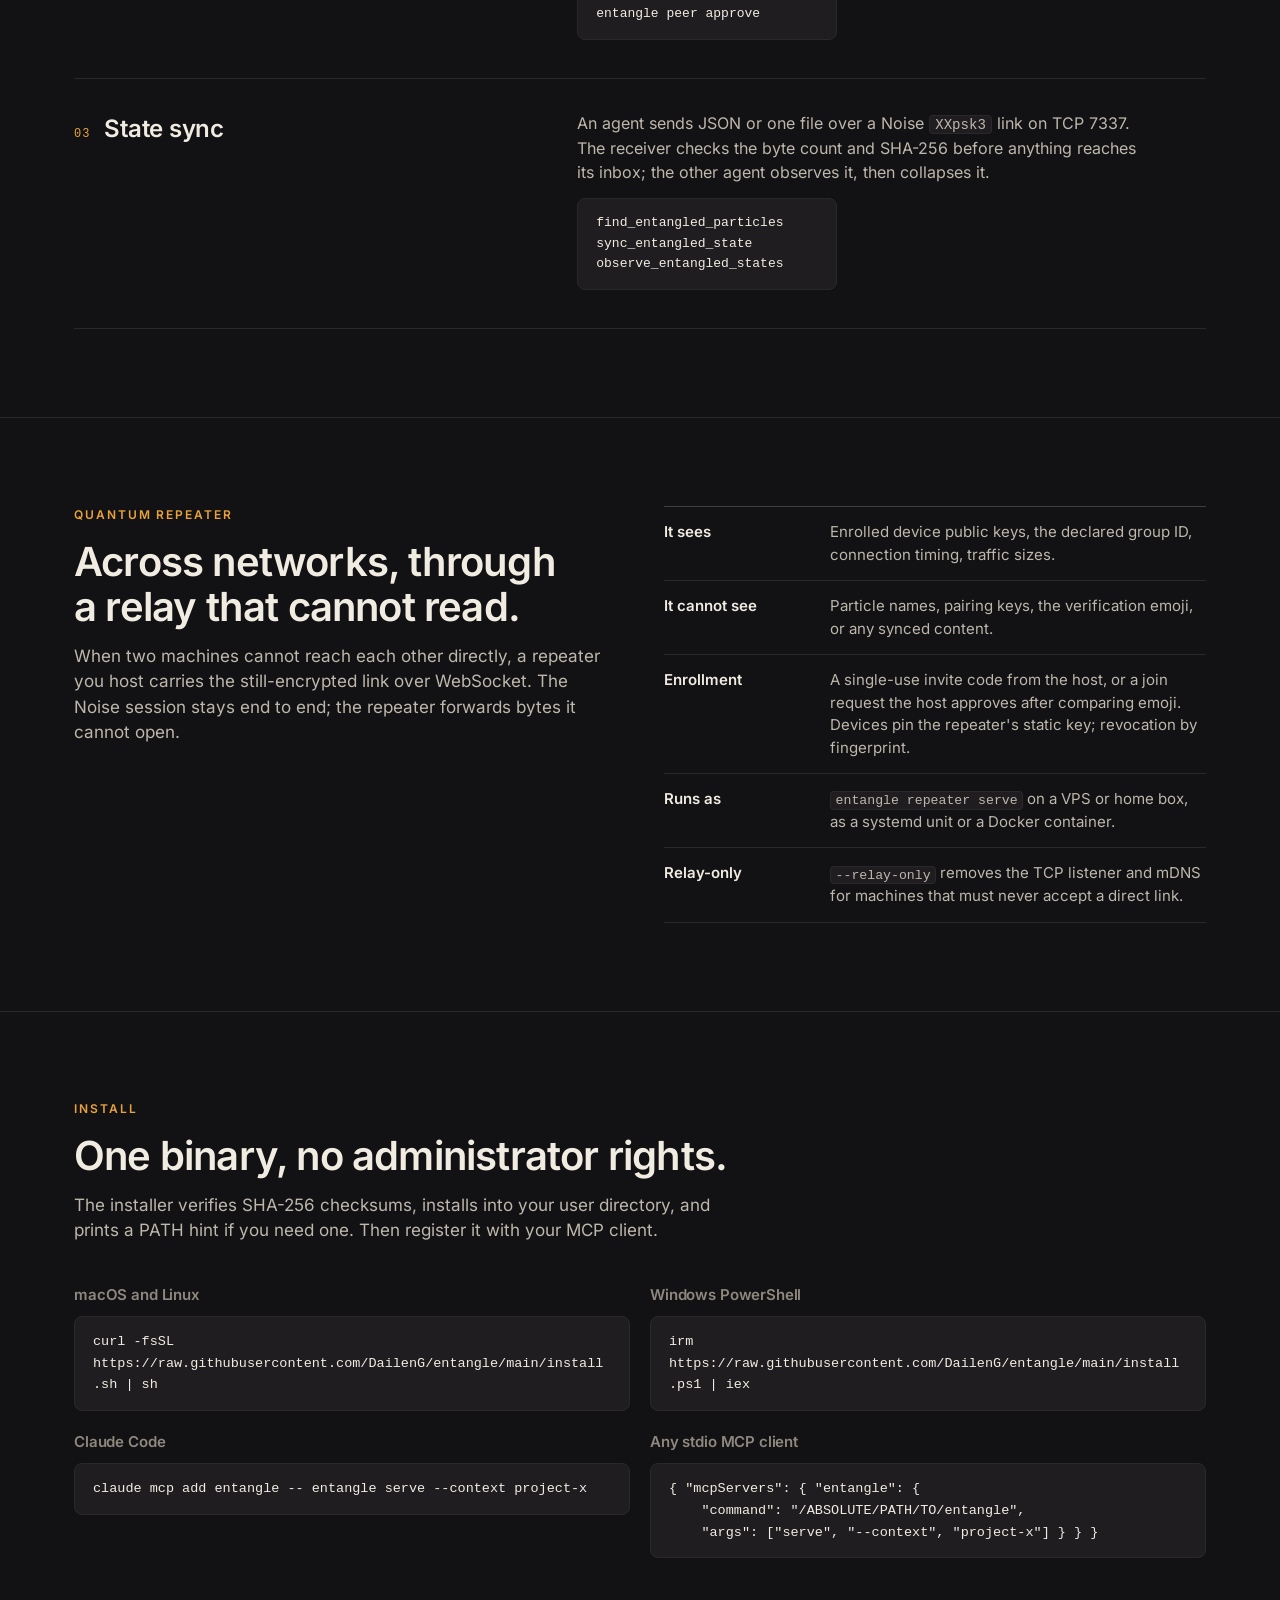
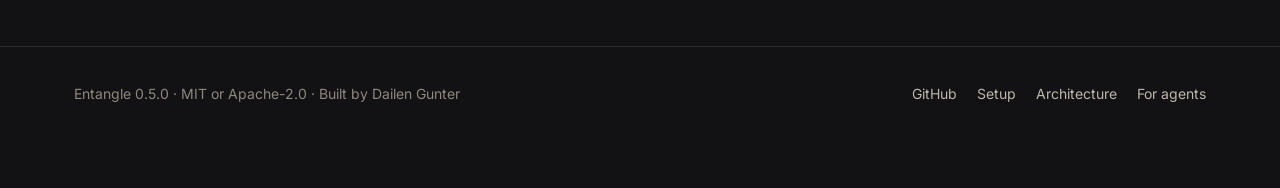
==== commit 6476bcd9: "site: open on Quadrant by default (working lead; picker stays) Co-Authored-By: Dailen Gunter <dailen" ====
--- a/site/index.html
+++ b/site/index.html
@@ -1,5 +1,5 @@
 <!doctype html>
-<html lang="en" data-direction="singlet">
+<html lang="en" data-direction="quadrant">
 <head>
 <meta charset="utf-8">
 <meta name="viewport" content="width=device-width, initial-scale=1">
--- a/site/styles.css
+++ b/site/styles.css
@@ -110,6 +110,54 @@
   --eyebrow: #0f7a5a;
 }
 
+[data-direction="quadrant"] {
+  color-scheme: dark;
+  --bg: #121113;
+  --surface: #1a181a;
+  --sunken: #201d20;
+  --line: #2b282b;
+  --line-strong: #403c40;
+  --ink: #f1ece2;
+  --body: #bdb7ac;
+  --muted: #8e887e;
+  --a: #e9a23b;
+  --b: #f4e8d2;
+  --link: #e9a23b;
+  --eyebrow: #e9a23b;
+}
+
+[data-direction="crossing"] {
+  color-scheme: dark;
+  --bg: #14181b;
+  --surface: #1b2024;
+  --sunken: #20262b;
+  --line: #2b3339;
+  --line-strong: #3f4a52;
+  --ink: #edeeea;
+  --body: #b7bcbb;
+  --muted: #87908f;
+  --a: #d9532f;
+  --b: #f6d4be;
+  --link: #e8a07f;
+  --eyebrow: #d9532f;
+}
+
+[data-direction="collapse"] {
+  color-scheme: light;
+  --bg: #f4f0e7;
+  --surface: #fbf9f3;
+  --sunken: #ece6d9;
+  --line: #e0d8c8;
+  --line-strong: #c8bea9;
+  --ink: #17171b;
+  --body: #44454c;
+  --muted: #6d6e76;
+  --a: #b8341c;
+  --b: #1c6e6b;
+  --link: #b8341c;
+  --eyebrow: #b8341c;
+}
+
 /* Base */
 *, *::before, *::after { box-sizing: border-box; }
 html { scroll-behavior: smooth; scroll-padding-top: 84px; }
@@ -249,8 +297,29 @@
 [data-direction="bound"] .hero-inner { grid-template-columns: minmax(0, 0.85fr) minmax(0, 1.15fr); align-items: center; }
 [data-direction="bound"] .hero-canvas { aspect-ratio: 16 / 11; background: var(--surface); border: 1px solid var(--line); }
 
+/* Quadrant: copy left, square photon image right, no card frame */
+[data-direction="quadrant"] .hero-canvas { aspect-ratio: 1 / 1; border-radius: 0; }
+[data-direction="quadrant"] .hero-inner { grid-template-columns: minmax(0, 1fr) minmax(0, 0.9fr); align-items: center; gap: 56px; }
+
+/* Crossing: centered copy over a wide photon image, like Swap */
+[data-direction="crossing"] .hero-inner { grid-template-columns: 1fr; justify-items: center; text-align: center; gap: 8px; padding-top: 44px; padding-bottom: 24px; }
+[data-direction="crossing"] .hero-copy { max-width: 720px; }
+[data-direction="crossing"] .hero-lead { margin-left: auto; margin-right: auto; }
+[data-direction="crossing"] .hero-actions, [data-direction="crossing"] .hero-facts { justify-content: center; }
+[data-direction="crossing"] .hero-visual { width: 100%; }
+[data-direction="crossing"] .hero-canvas { aspect-ratio: 21 / 7; border-radius: 0; max-width: 1040px; margin: 0 auto; }
+[data-direction="crossing"] .hero-caption { text-align: center; }
+
+/* Collapse: copy left, two clouds right on bare paper */
+[data-direction="collapse"] .hero-inner { grid-template-columns: minmax(0, 0.9fr) minmax(0, 1.1fr); align-items: center; }
+[data-direction="collapse"] .hero-canvas { aspect-ratio: 5 / 4; border-radius: 0; }
 @media (max-width: 900px) {
-  .hero-inner, [data-direction="singlet"] .hero-inner, [data-direction="bound"] .hero-inner, [data-direction="swap"] .hero-inner { grid-template-columns: 1fr; gap: 24px; padding-top: 36px; padding-bottom: 36px; }
+  [data-direction="crossing"] .hero-canvas { aspect-ratio: 4 / 3; }
+  [data-direction="collapse"] .hero-canvas { aspect-ratio: 1 / 1; }
+}
+
+@media (max-width: 900px) {
+  .hero-inner, [data-direction="singlet"] .hero-inner, [data-direction="bound"] .hero-inner, [data-direction="swap"] .hero-inner, [data-direction="quadrant"] .hero-inner, [data-direction="collapse"] .hero-inner, [data-direction="crossing"] .hero-inner { grid-template-columns: 1fr; gap: 24px; padding-top: 36px; padding-bottom: 36px; }
   .hero-title { font-size: clamp(36px, 10vw, 48px); margin-bottom: 14px; }
   .hero-lead { font-size: 17px; margin-bottom: 20px; }
   .hero-actions { margin-bottom: 16px; }
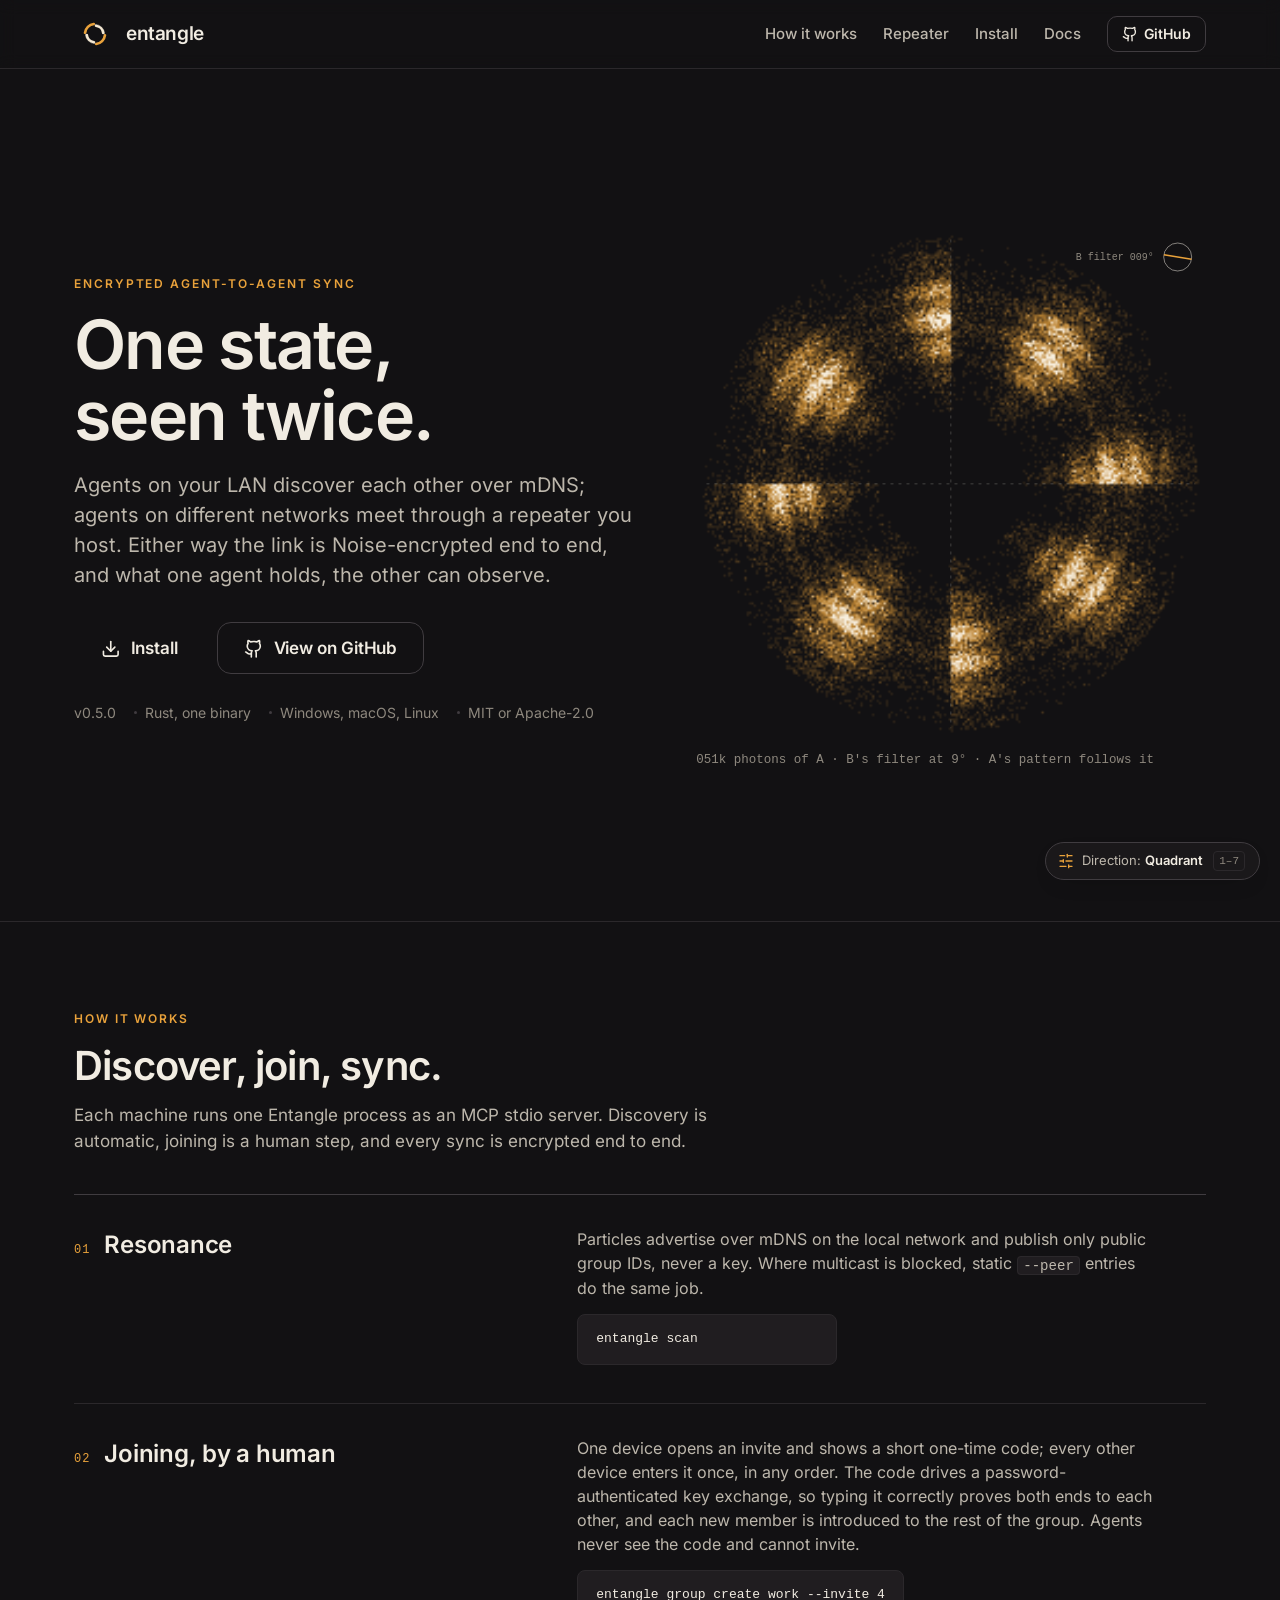
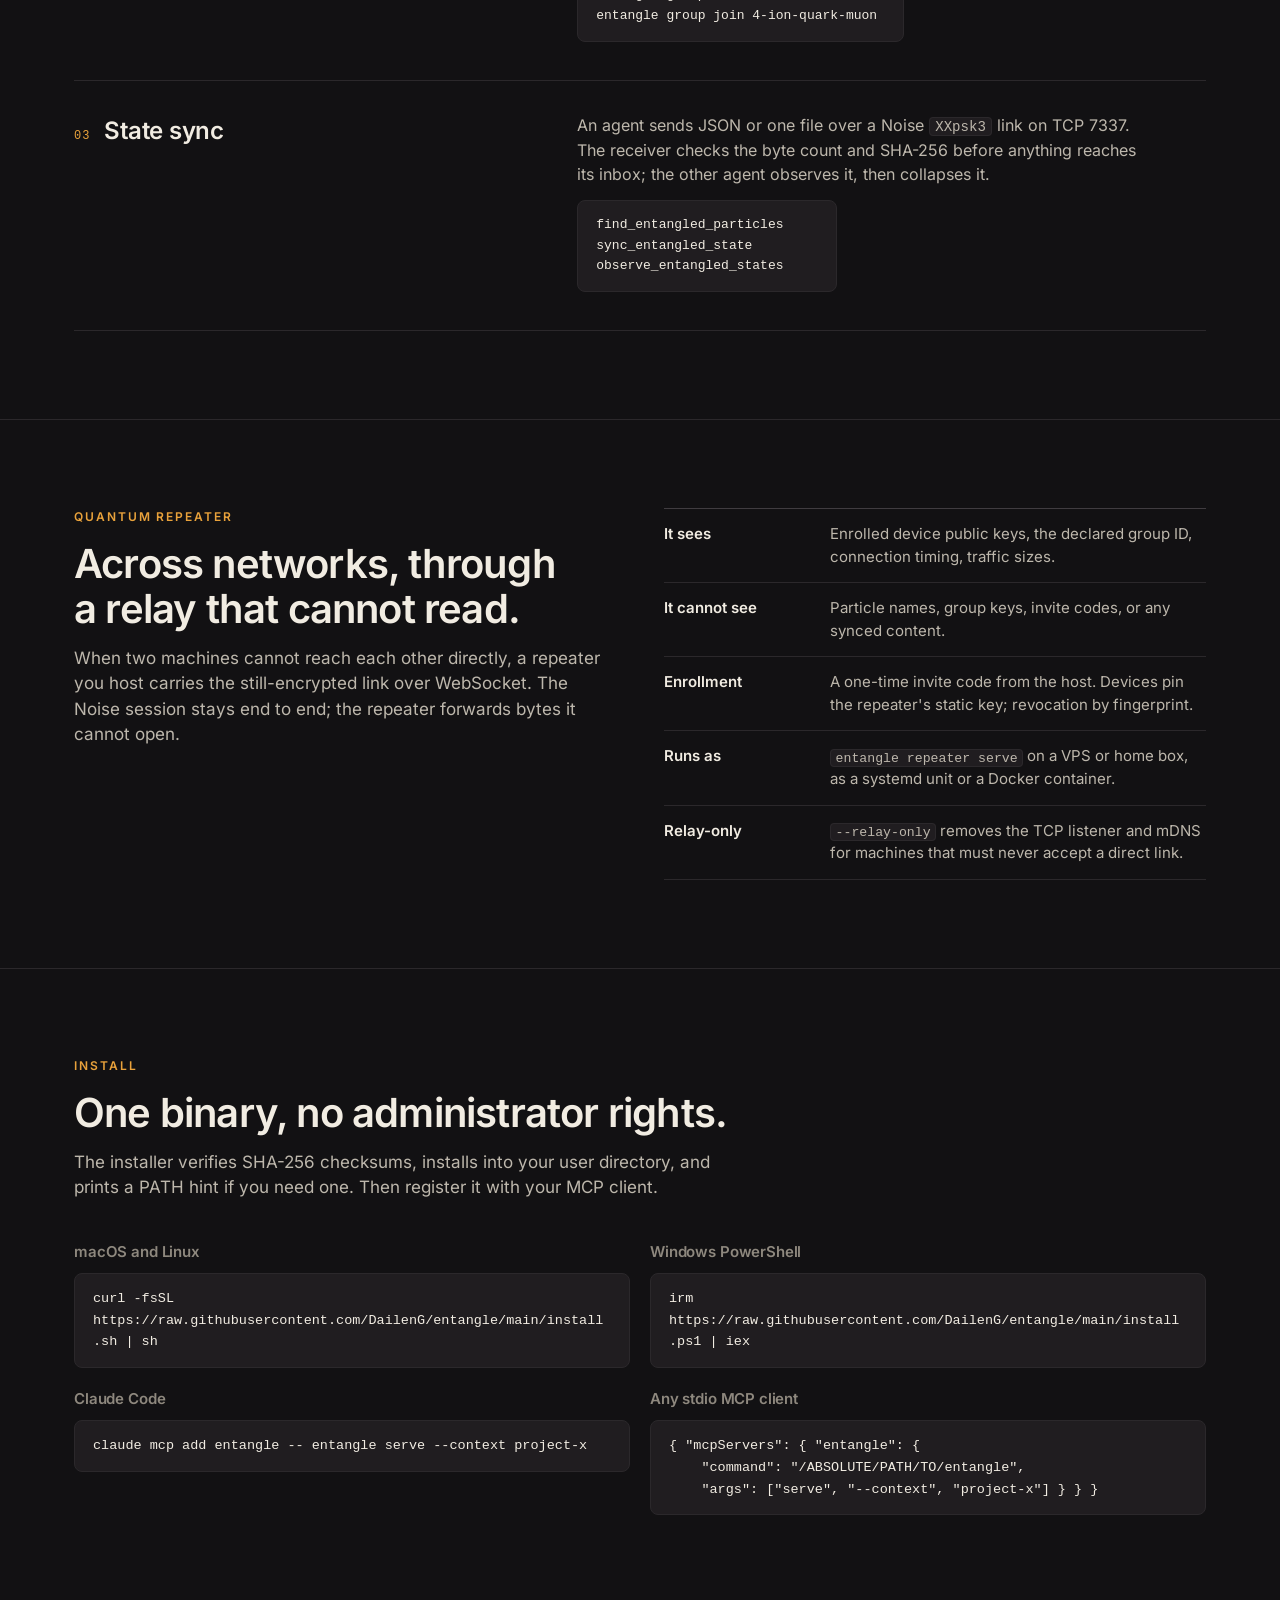
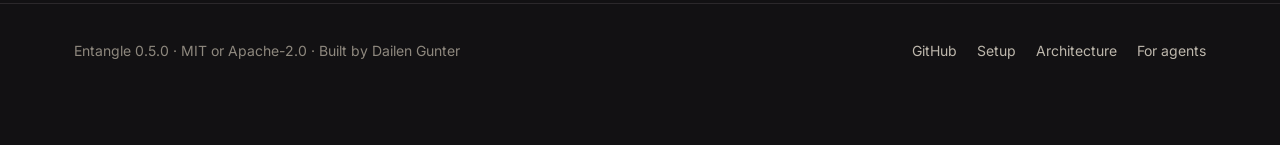
==== commit 70e6fe27: "site: replace emoji-pairing copy with one-code group onboarding (#34) Co-Authored-By: Dailen Gunter " ====
--- a/site/index.html
+++ b/site/index.html
@@ -4,7 +4,7 @@
 <meta charset="utf-8">
 <meta name="viewport" content="width=device-width, initial-scale=1">
 <title>Entangle: encrypted state sync between AI agents</title>
-<meta name="description" content="Entangle is an open-source Rust MCP server. AI agents on your network find each other over mDNS, a human approves each pairing with a three-emoji check, and files and JSON move over end-to-end Noise-encrypted links, directly or through a self-hosted Quantum Repeater.">
+<meta name="description" content="Entangle is an open-source Rust MCP server. AI agents on your network find each other over mDNS, devices join a group with one short code, and files and JSON move over end-to-end Noise-encrypted links, directly or through a self-hosted Quantum Repeater.">
 <meta name="color-scheme" content="light dark">
 <link rel="preload" href="assets/fonts/inter-latin.woff2" as="font" type="font/woff2" crossorigin>
 <link rel="stylesheet" href="styles.css">
@@ -68,21 +68,20 @@
     <div class="wrap">
       <div class="section-head">
         <span class="eyebrow">How it works</span>
-        <h2>Discover, pair, sync.</h2>
-        <p>Each machine runs one Entangle process as an MCP stdio server. Discovery is automatic, pairing is a human step, and every sync is encrypted end to end.</p>
+        <h2>Discover, join, sync.</h2>
+        <p>Each machine runs one Entangle process as an MCP stdio server. Discovery is automatic, joining is a human step, and every sync is encrypted end to end.</p>
       </div>
       <ol class="steps">
         <li>
           <div><h3>Resonance</h3></div>
-          <div><p>Particles advertise over mDNS on the local network and publish only a public pairing-group ID, never the key. Where multicast is blocked, static <code>--peer</code> entries do the same job.</p>
+          <div><p>Particles advertise over mDNS on the local network and publish only public group IDs, never a key. Where multicast is blocked, static <code>--peer</code> entries do the same job.</p>
           <pre>entangle scan</pre></div>
         </li>
         <li>
-          <div><h3>Pairing, by a human</h3></div>
-          <div><p>One person creates a pairing code, another enters it. On first contact both machines derive three emoji from a commit-then-reveal exchange; the humans compare and approve. Agents never see the code and cannot approve.</p>
-          <pre>entangle pair init
-entangle pair join &lt;code&gt;
-entangle peer approve</pre></div>
+          <div><h3>Joining, by a human</h3></div>
+          <div><p>One device opens an invite and shows a short one-time code; every other device enters it once, in any order. The code drives a password-authenticated key exchange, so typing it correctly proves both ends to each other, and each new member is introduced to the rest of the group. Agents never see the code and cannot invite.</p>
+          <pre>entangle group create work --invite 4
+entangle group join 4-ion-quark-muon</pre></div>
         </li>
         <li>
           <div><h3>State sync</h3></div>
@@ -104,8 +103,8 @@
       </div>
       <ul class="facts">
         <li><strong>It sees</strong><span>Enrolled device public keys, the declared group ID, connection timing, traffic sizes.</span></li>
-        <li><strong>It cannot see</strong><span>Particle names, pairing keys, the verification emoji, or any synced content.</span></li>
-        <li><strong>Enrollment</strong><span>A single-use invite code from the host, or a join request the host approves after comparing emoji. Devices pin the repeater's static key; revocation by fingerprint.</span></li>
+        <li><strong>It cannot see</strong><span>Particle names, group keys, invite codes, or any synced content.</span></li>
+        <li><strong>Enrollment</strong><span>A one-time invite code from the host. Devices pin the repeater's static key; revocation by fingerprint.</span></li>
         <li><strong>Runs as</strong><span><code>entangle repeater serve</code> on a VPS or home box, as a systemd unit or a Docker container.</span></li>
         <li><strong>Relay-only</strong><span><code>--relay-only</code> removes the TCP listener and mDNS for machines that must never accept a direct link.</span></li>
       </ul>
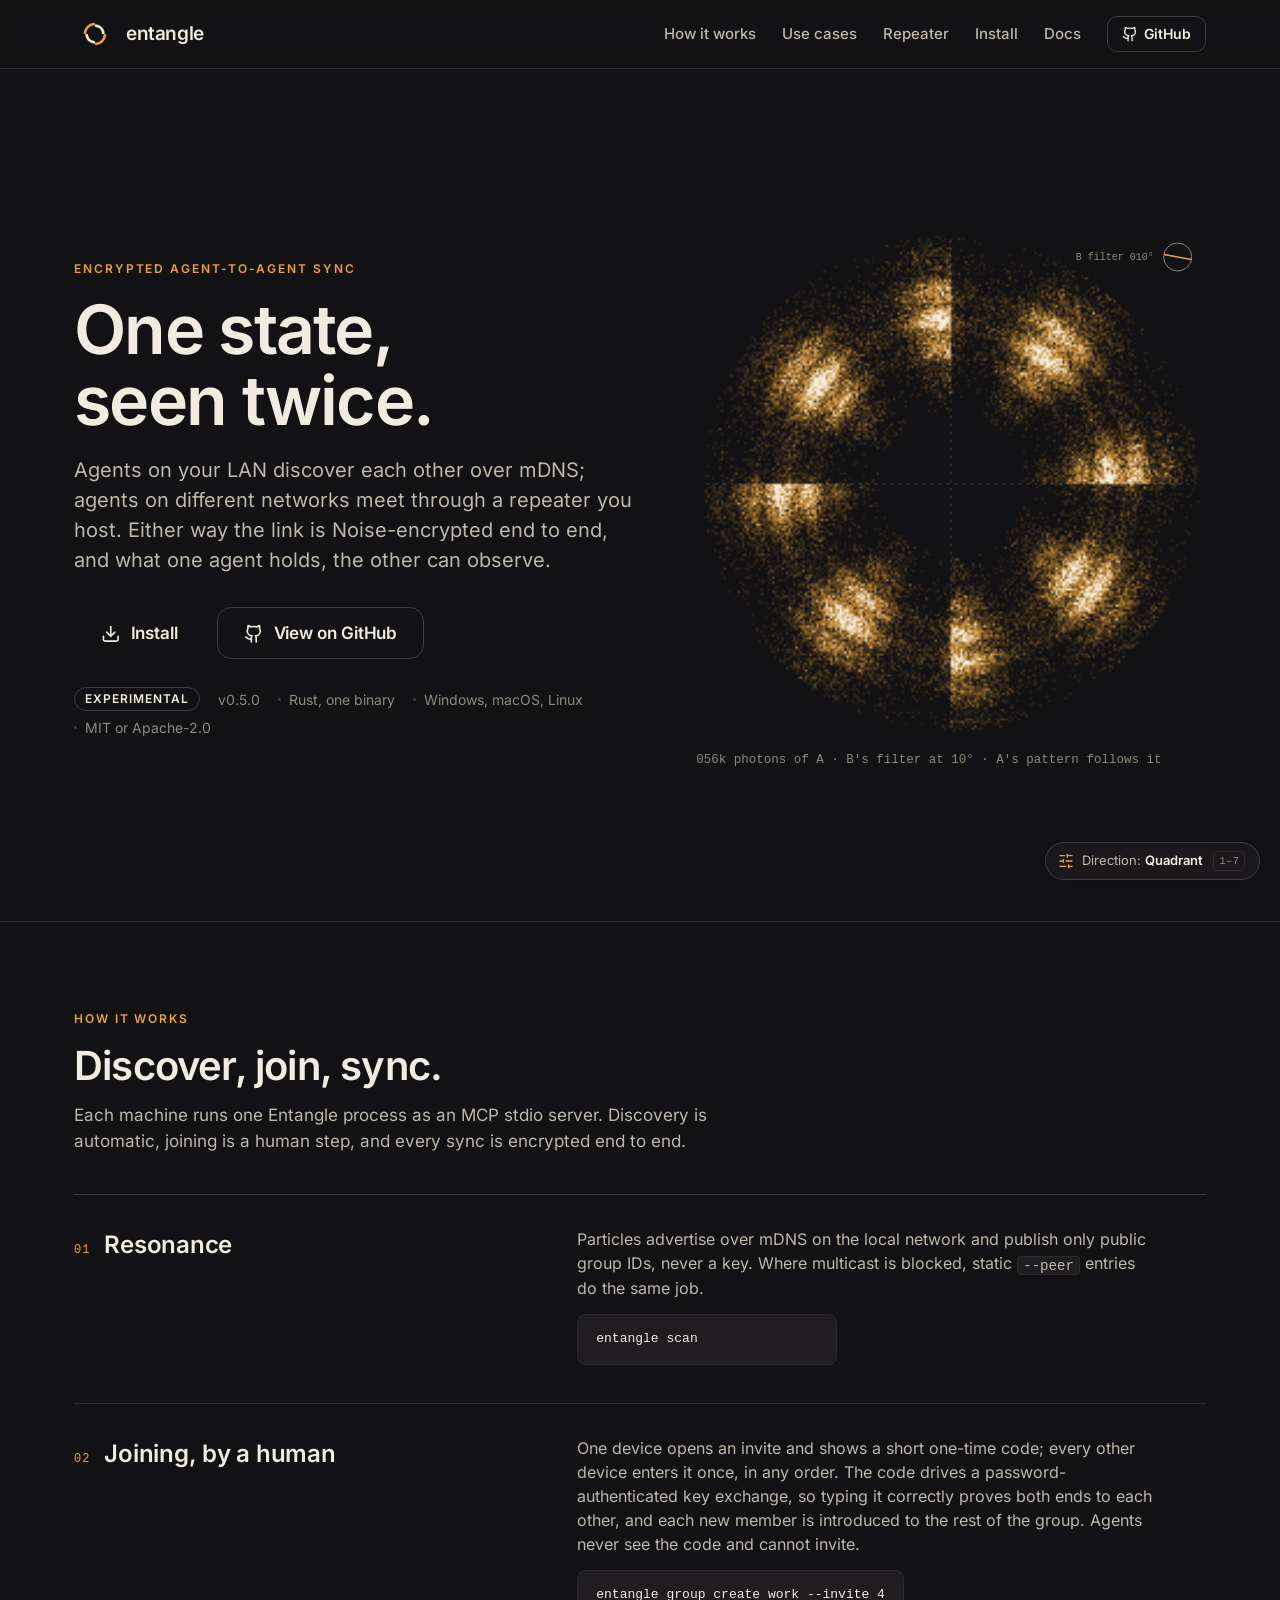
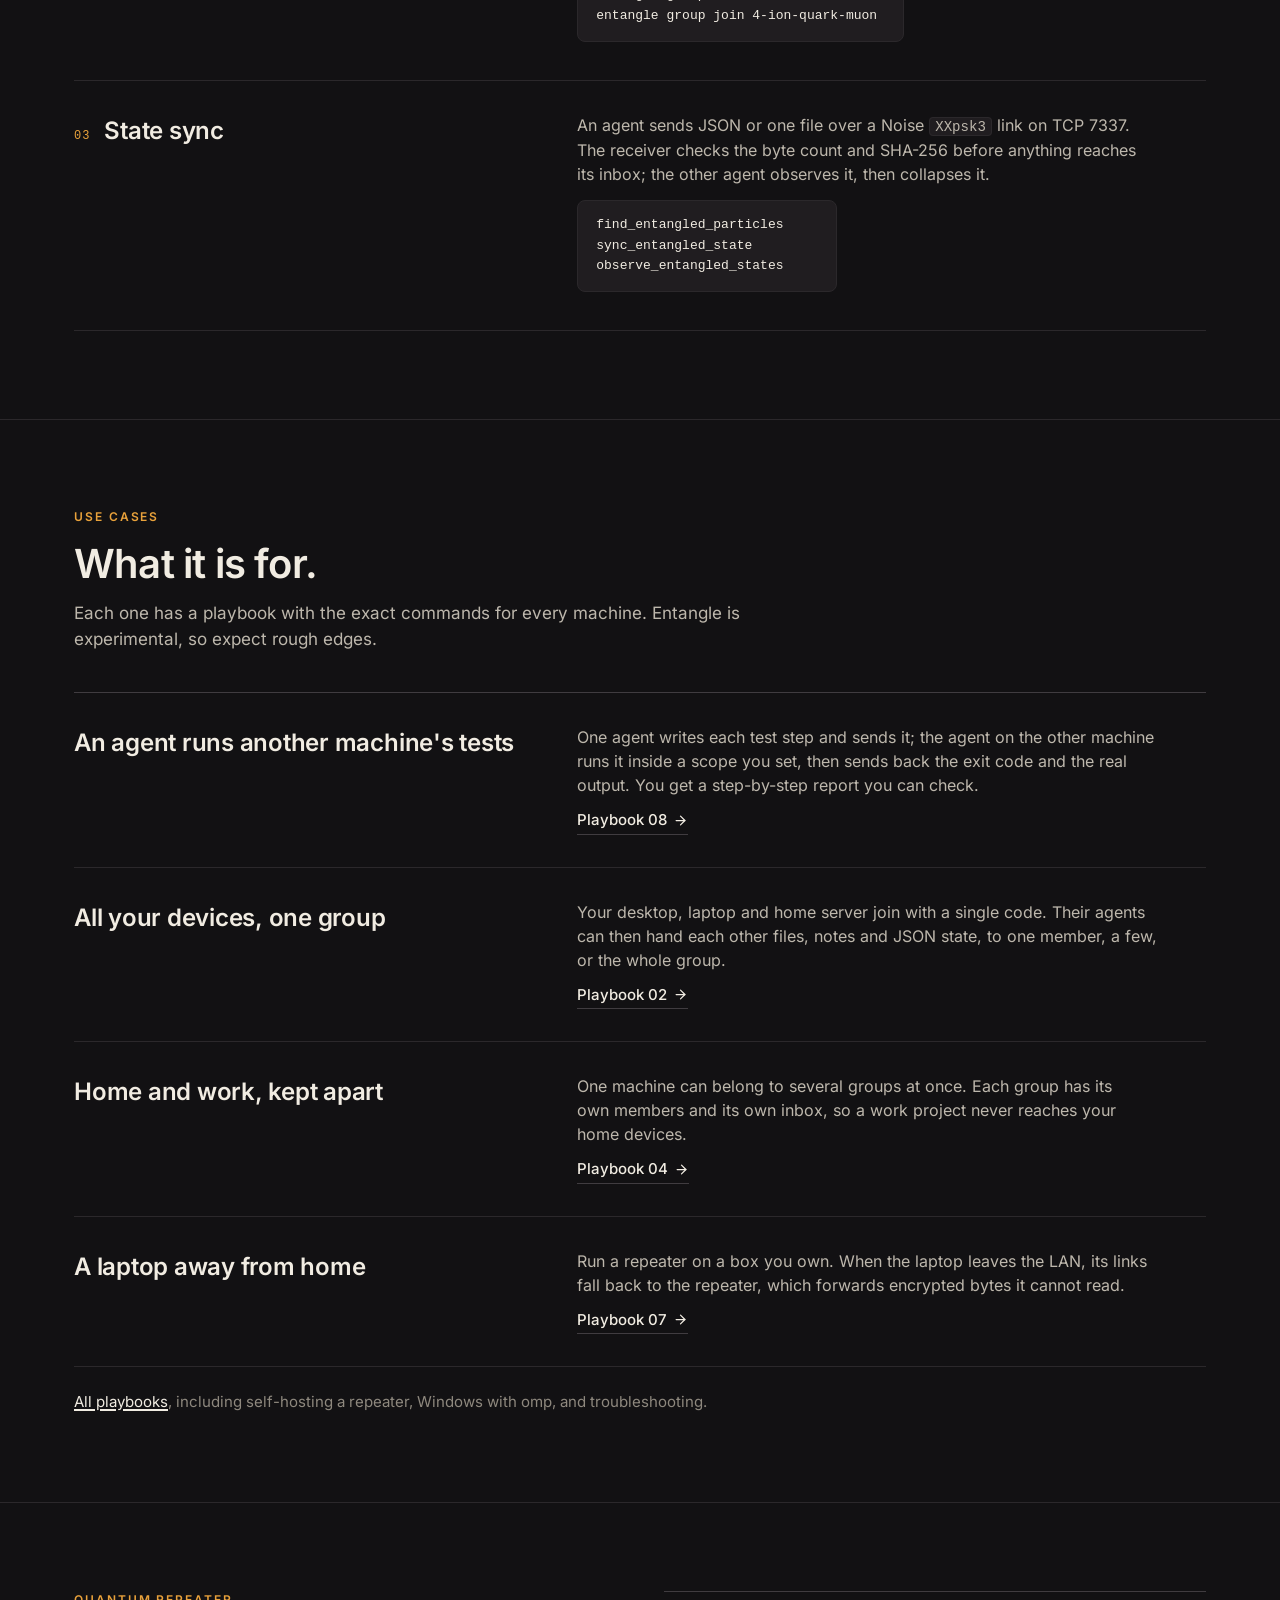
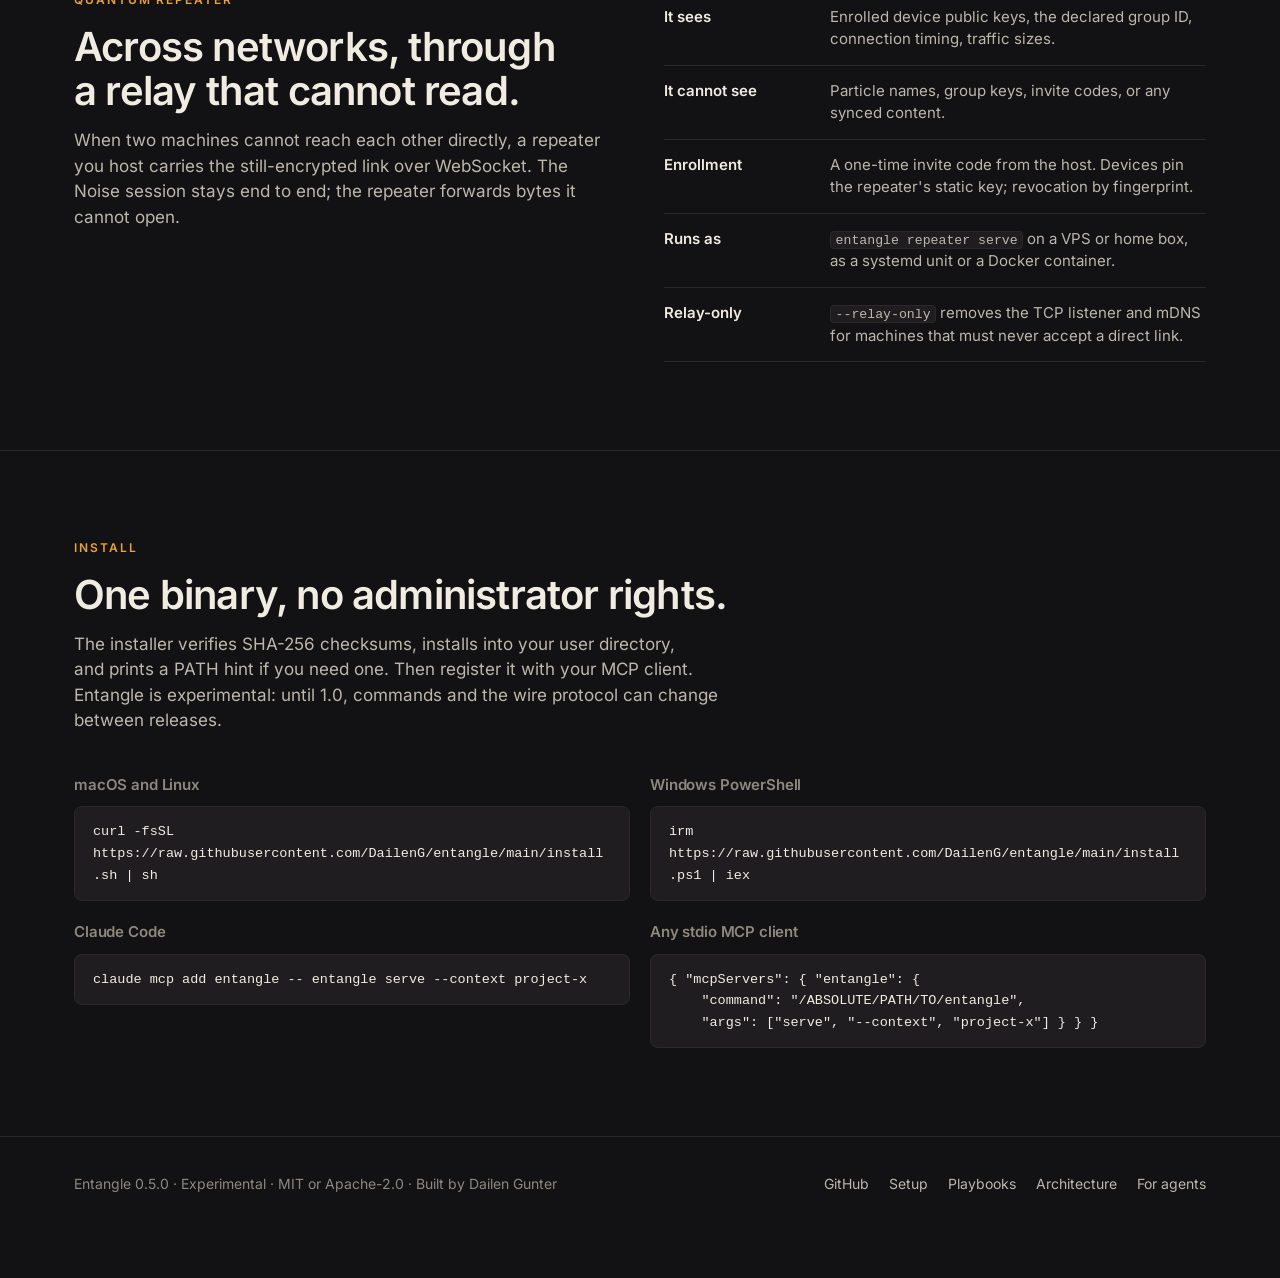
==== commit 88132042: "site: use cases section, experimental labels Co-Authored-By: Dailen Gunter <daileng@gmail.com>" ====
--- a/site/index.html
+++ b/site/index.html
@@ -29,6 +29,7 @@
     </a>
     <nav class="main-nav" aria-label="Primary">
       <a href="#how">How it works</a>
+      <a href="#use-cases">Use cases</a>
       <a href="#repeater">Repeater</a>
       <a href="#install">Install</a>
       <a href="https://github.com/DailenG/entangle/blob/main/docs/SETUP.md">Docs</a>
@@ -49,6 +50,7 @@
           <a class="btn btn-secondary btn-lg" href="https://github.com/DailenG/entangle"><svg class="icon" aria-hidden="true"><use href="#i-github"/></svg>View on GitHub</a>
         </div>
         <ul class="hero-facts">
+          <li class="fact-badge">Experimental</li>
           <li>v0.5.0</li>
           <li>Rust, one binary</li>
           <li>Windows, macOS, Linux</li>
@@ -94,6 +96,39 @@
     </div>
   </section>
 
+  <section id="use-cases">
+    <div class="wrap">
+      <div class="section-head">
+        <span class="eyebrow">Use cases</span>
+        <h2>What it is for.</h2>
+        <p>Each one has a playbook with the exact commands for every machine. Entangle is experimental, so expect rough edges.</p>
+      </div>
+      <ol class="steps cases">
+        <li>
+          <div><h3>An agent runs another machine's tests</h3></div>
+          <div><p>One agent writes each test step and sends it; the agent on the other machine runs it inside a scope you set, then sends back the exit code and the real output. You get a step-by-step report you can check.</p>
+          <a class="case-link" href="https://github.com/DailenG/entangle/blob/main/docs/playbooks/08-agents-coordinating-a-test-across-machines.md">Playbook 08<svg class="icon" aria-hidden="true"><use href="#i-arrow-right"/></svg></a></div>
+        </li>
+        <li>
+          <div><h3>All your devices, one group</h3></div>
+          <div><p>Your desktop, laptop and home server join with a single code. Their agents can then hand each other files, notes and JSON state, to one member, a few, or the whole group.</p>
+          <a class="case-link" href="https://github.com/DailenG/entangle/blob/main/docs/playbooks/02-many-devices-at-once.md">Playbook 02<svg class="icon" aria-hidden="true"><use href="#i-arrow-right"/></svg></a></div>
+        </li>
+        <li>
+          <div><h3>Home and work, kept apart</h3></div>
+          <div><p>One machine can belong to several groups at once. Each group has its own members and its own inbox, so a work project never reaches your home devices.</p>
+          <a class="case-link" href="https://github.com/DailenG/entangle/blob/main/docs/playbooks/04-several-groups.md">Playbook 04<svg class="icon" aria-hidden="true"><use href="#i-arrow-right"/></svg></a></div>
+        </li>
+        <li>
+          <div><h3>A laptop away from home</h3></div>
+          <div><p>Run a repeater on a box you own. When the laptop leaves the LAN, its links fall back to the repeater, which forwards encrypted bytes it cannot read.</p>
+          <a class="case-link" href="https://github.com/DailenG/entangle/blob/main/docs/playbooks/07-laptop-away-from-home.md">Playbook 07<svg class="icon" aria-hidden="true"><use href="#i-arrow-right"/></svg></a></div>
+        </li>
+      </ol>
+      <p class="cases-more"><a href="https://github.com/DailenG/entangle/blob/main/docs/playbooks/README.md">All playbooks</a>, including self-hosting a repeater, Windows with omp, and troubleshooting.</p>
+    </div>
+  </section>
+
   <section id="repeater">
     <div class="wrap split">
       <div class="section-head">
@@ -116,7 +151,7 @@
       <div class="section-head">
         <span class="eyebrow">Install</span>
         <h2>One binary, no administrator rights.</h2>
-        <p>The installer verifies SHA-256 checksums, installs into your user directory, and prints a PATH hint if you need one. Then register it with your MCP client.</p>
+        <p>The installer verifies SHA-256 checksums, installs into your user directory, and prints a PATH hint if you need one. Then register it with your MCP client. Entangle is experimental: until 1.0, commands and the wire protocol can change between releases.</p>
       </div>
       <div class="install-grid">
         <div><h3>macOS and Linux</h3><pre>curl -fsSL https://raw.githubusercontent.com/DailenG/entangle/main/install.sh | sh</pre></div>
@@ -132,10 +167,11 @@
 
 <footer class="site-footer">
   <div class="wrap">
-    <span>Entangle 0.5.0 · MIT or Apache-2.0 · Built by Dailen Gunter</span>
+    <span>Entangle 0.5.0 · Experimental · MIT or Apache-2.0 · Built by Dailen Gunter</span>
     <nav aria-label="Footer">
       <a href="https://github.com/DailenG/entangle">GitHub</a>
       <a href="https://github.com/DailenG/entangle/blob/main/docs/SETUP.md">Setup</a>
+      <a href="https://github.com/DailenG/entangle/blob/main/docs/playbooks/README.md">Playbooks</a>
       <a href="https://github.com/DailenG/entangle/blob/main/docs/ARCHITECTURE.md">Architecture</a>
       <a href="https://github.com/DailenG/entangle/blob/main/docs/AGENT_SETUP.md">For agents</a>
     </nav>
--- a/site/styles.css
+++ b/site/styles.css
@@ -444,3 +444,15 @@
   * { animation-duration: 0s !important; transition-duration: 0s !important; }
   html { scroll-behavior: auto; }
 }
+
+/* Use cases: the step rows, unnumbered, each ending in its playbook link */
+.cases h3::before { content: none; }
+.cases p { margin-bottom: 10px; }
+.case-link { display: inline-flex; align-items: center; gap: 6px; font-size: 15px; font-weight: 500; color: var(--ink); text-decoration: none; border-bottom: 1px solid var(--line-strong); padding-bottom: 2px; }
+.case-link:hover { border-bottom-color: var(--ink); }
+.case-link .icon { width: 15px; height: 15px; }
+.cases-more { margin: 24px 0 0; color: var(--muted); font-size: 15px; }
+.cases-more a { color: var(--ink); }
+
+.hero-facts li.fact-badge { padding: 2px 10px; border: 1px solid var(--line-strong); border-radius: 999px; color: var(--ink); font-size: 12px; font-weight: 600; letter-spacing: 0.08em; text-transform: uppercase; }
+.hero-facts li.fact-badge + li::before { display: none; }
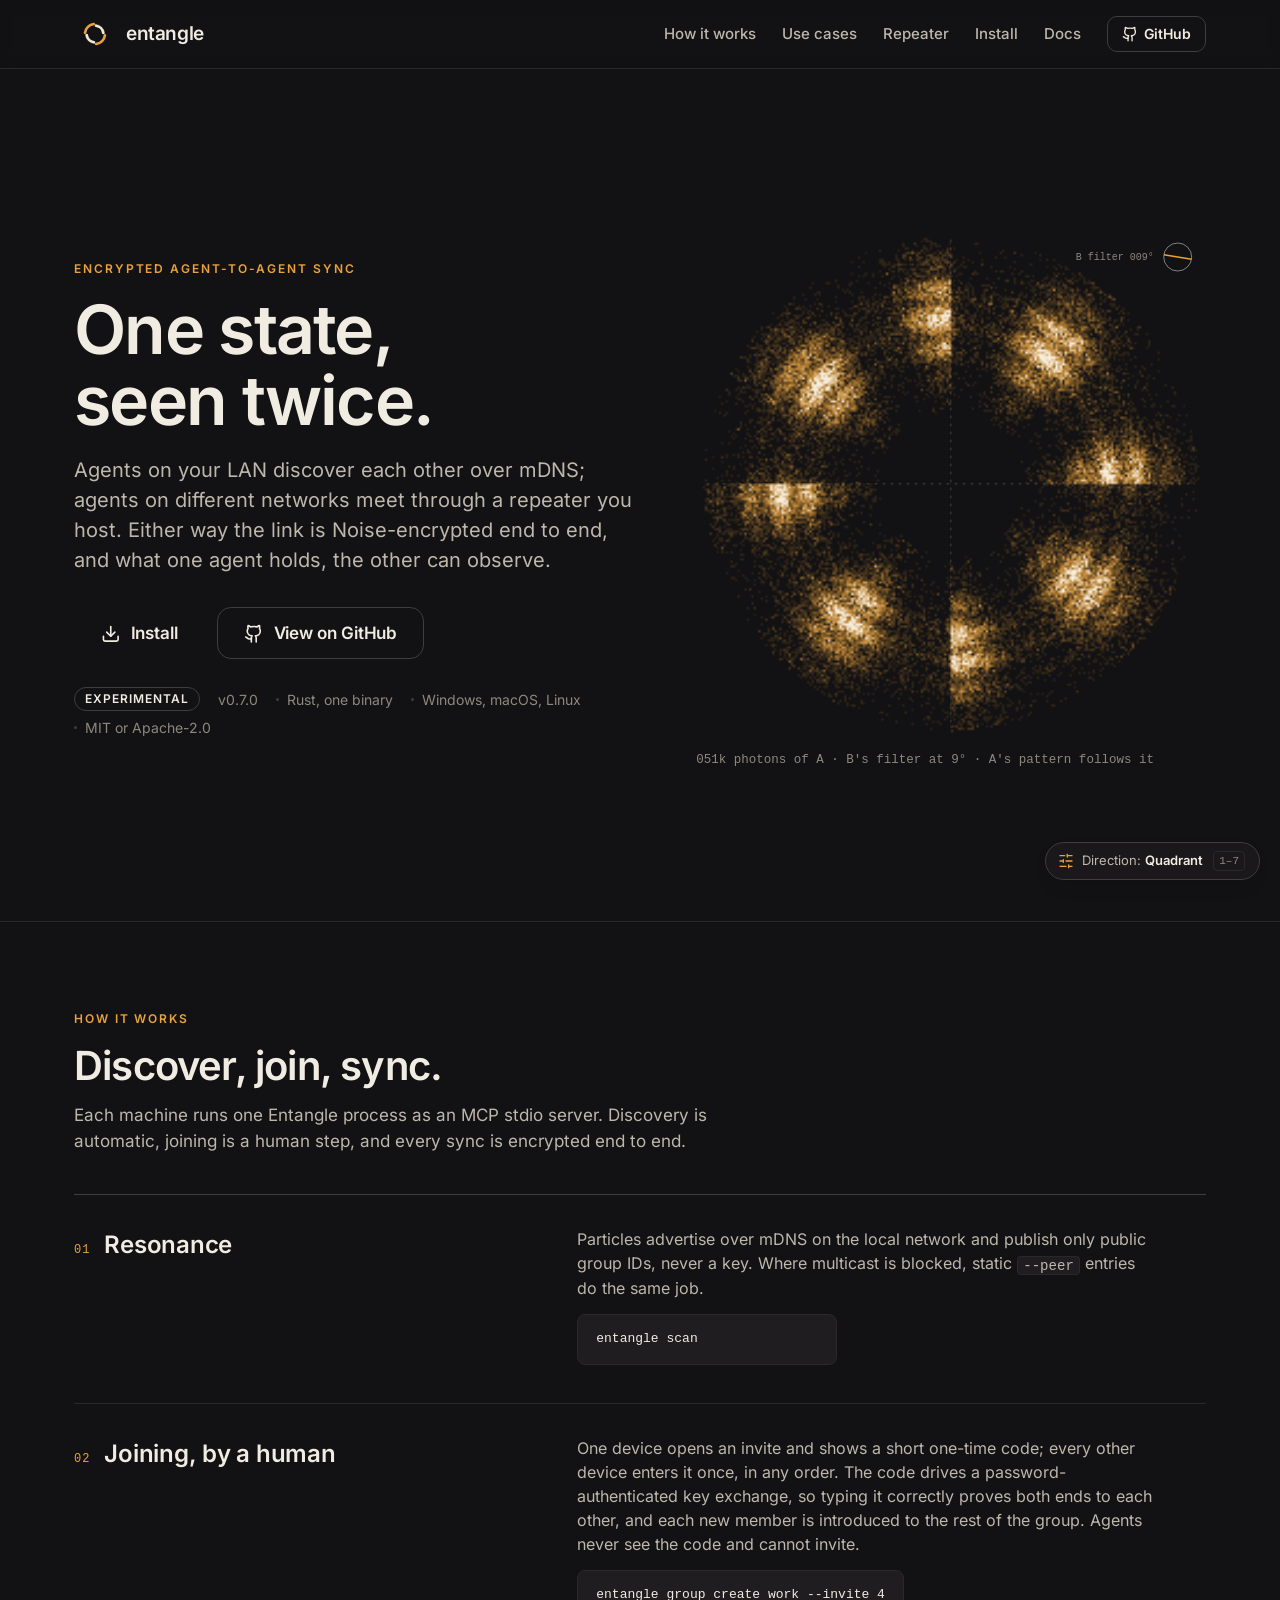
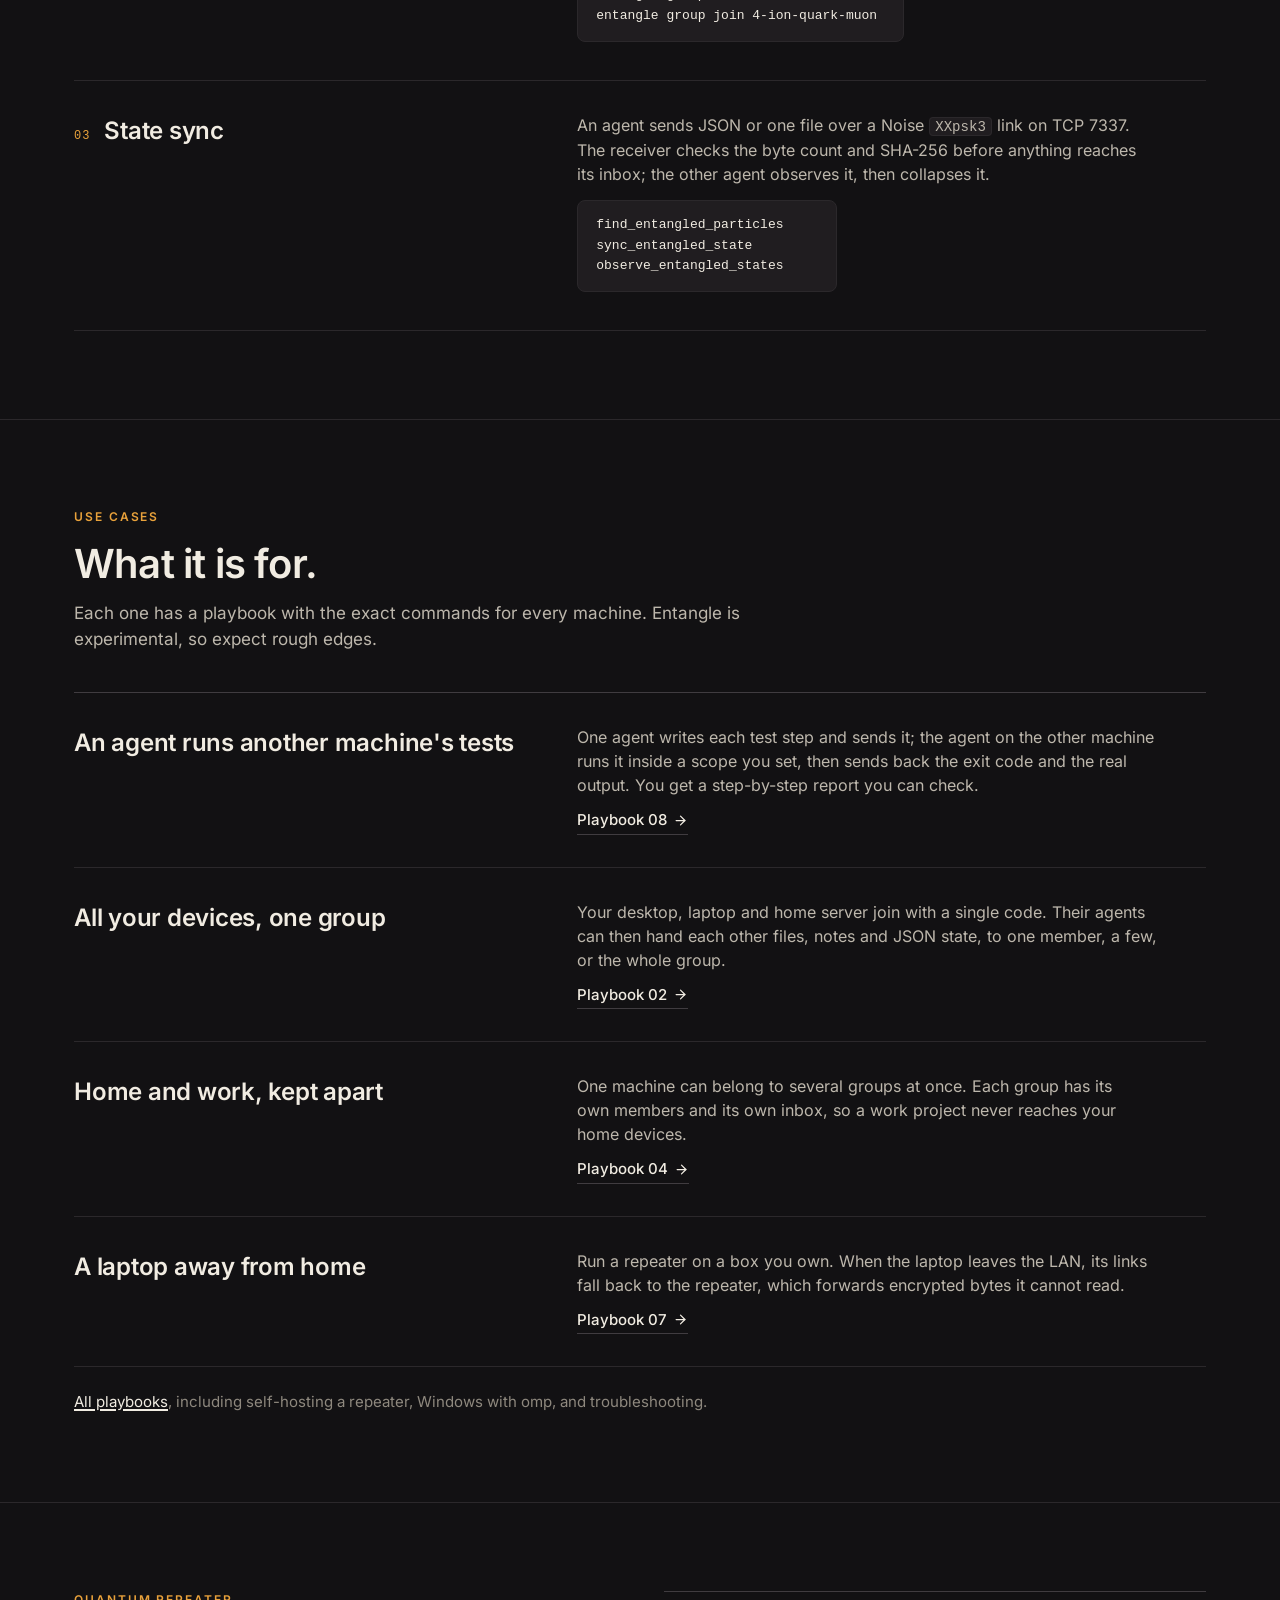
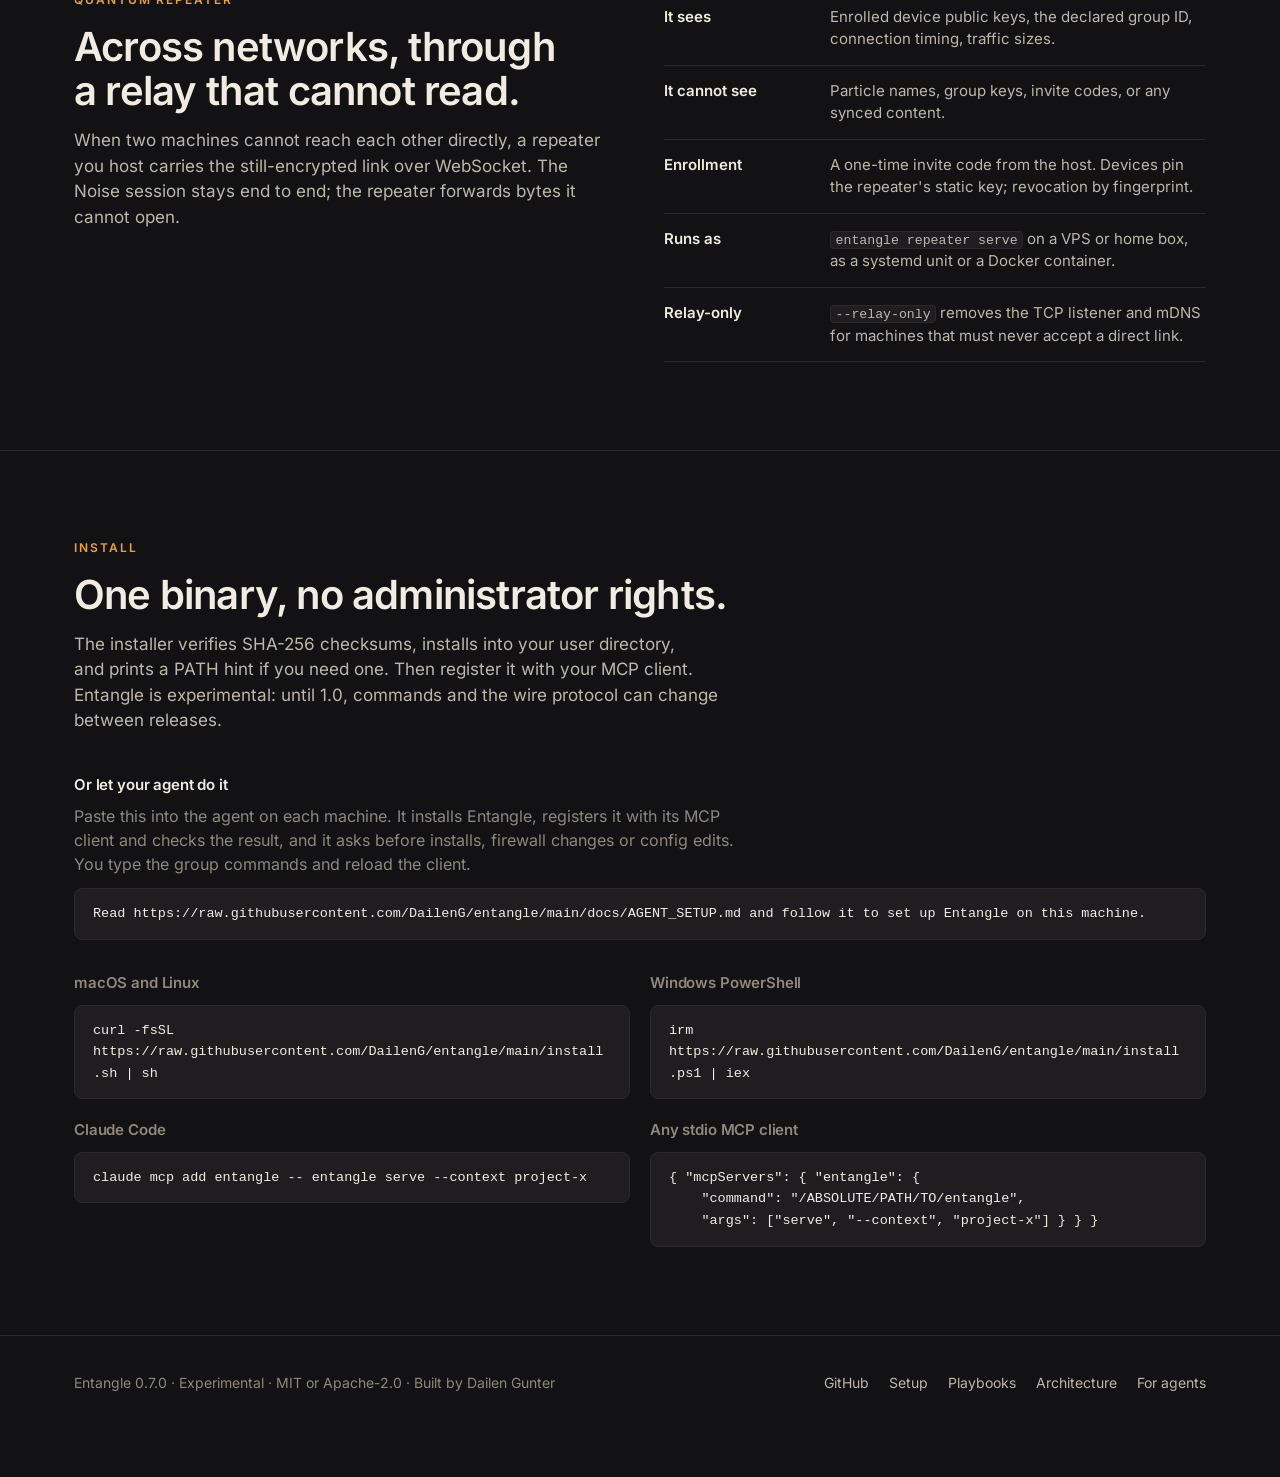
==== commit 8ef4d37f: "site: agent-led install prompt, v0.7.0, one-code join copy Co-Authored-By: Dailen Gunter <daileng@gm" ====
--- a/site/index.html
+++ b/site/index.html
@@ -44,14 +44,14 @@
       <div class="hero-copy">
         <span class="eyebrow" data-copy="eyebrow">Local-first MCP · Agent to agent</span>
         <h1 class="hero-title" data-copy="title">Two agents, one state.</h1>
-        <p class="hero-lead" data-copy="lead">Entangle lets AI agents on your network find each other, pair under a human's eye, and share files and JSON over end-to-end encrypted links. Nothing in between can read them.</p>
+        <p class="hero-lead" data-copy="lead">Entangle lets AI agents on your network find each other, join a group with one short code, and share files and JSON over end-to-end encrypted links. Nothing in between can read them.</p>
         <div class="hero-actions">
           <a class="btn btn-primary btn-lg" href="#install"><svg class="icon" aria-hidden="true"><use href="#i-download"/></svg>Install</a>
           <a class="btn btn-secondary btn-lg" href="https://github.com/DailenG/entangle"><svg class="icon" aria-hidden="true"><use href="#i-github"/></svg>View on GitHub</a>
         </div>
         <ul class="hero-facts">
           <li class="fact-badge">Experimental</li>
-          <li>v0.5.0</li>
+          <li>v0.7.0</li>
           <li>Rust, one binary</li>
           <li>Windows, macOS, Linux</li>
           <li>MIT or Apache-2.0</li>
@@ -153,6 +153,11 @@
         <h2>One binary, no administrator rights.</h2>
         <p>The installer verifies SHA-256 checksums, installs into your user directory, and prints a PATH hint if you need one. Then register it with your MCP client. Entangle is experimental: until 1.0, commands and the wire protocol can change between releases.</p>
       </div>
+      <div class="agent-install">
+        <h3>Or let your agent do it</h3>
+        <p>Paste this into the agent on each machine. It installs Entangle, registers it with its MCP client and checks the result, and it asks before installs, firewall changes or config edits. You type the group commands and reload the client.</p>
+        <pre>Read https://raw.githubusercontent.com/DailenG/entangle/main/docs/AGENT_SETUP.md and follow it to set up Entangle on this machine.</pre>
+      </div>
       <div class="install-grid">
         <div><h3>macOS and Linux</h3><pre>curl -fsSL https://raw.githubusercontent.com/DailenG/entangle/main/install.sh | sh</pre></div>
         <div><h3>Windows PowerShell</h3><pre>irm https://raw.githubusercontent.com/DailenG/entangle/main/install.ps1 | iex</pre></div>
@@ -167,7 +172,7 @@
 
 <footer class="site-footer">
   <div class="wrap">
-    <span>Entangle 0.5.0 · Experimental · MIT or Apache-2.0 · Built by Dailen Gunter</span>
+    <span>Entangle 0.7.0 · Experimental · MIT or Apache-2.0 · Built by Dailen Gunter</span>
     <nav aria-label="Footer">
       <a href="https://github.com/DailenG/entangle">GitHub</a>
       <a href="https://github.com/DailenG/entangle/blob/main/docs/SETUP.md">Setup</a>
--- a/site/styles.css
+++ b/site/styles.css
@@ -456,3 +456,8 @@
 
 .hero-facts li.fact-badge { padding: 2px 10px; border: 1px solid var(--line-strong); border-radius: 999px; color: var(--ink); font-size: 12px; font-weight: 600; letter-spacing: 0.08em; text-transform: uppercase; }
 .hero-facts li.fact-badge + li::before { display: none; }
+
+.agent-install { margin: 0 0 32px; }
+.agent-install h3 { font-size: 15px; font-weight: 600; margin: 0 0 8px; }
+.agent-install p { margin: 0 0 12px; color: var(--muted); max-width: 68ch; }
+.agent-install pre { white-space: pre-wrap; overflow-wrap: anywhere; }
